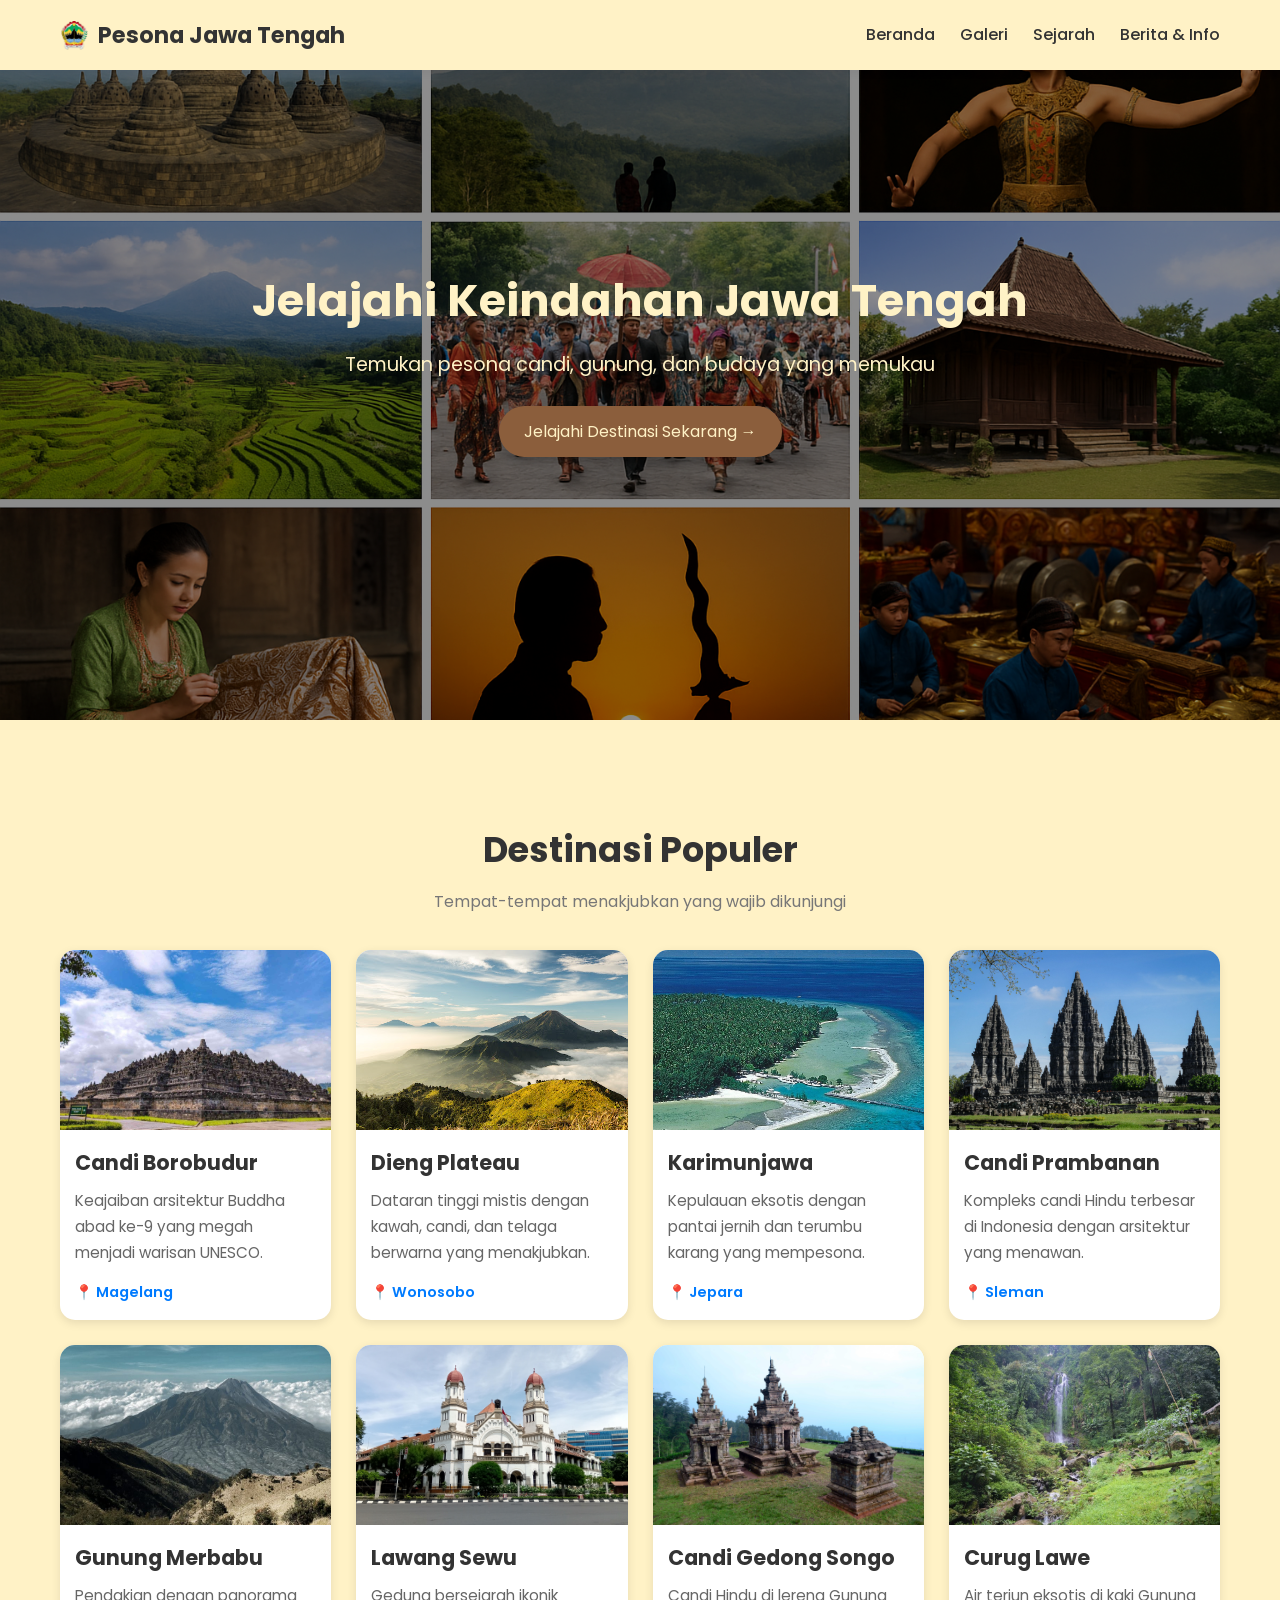
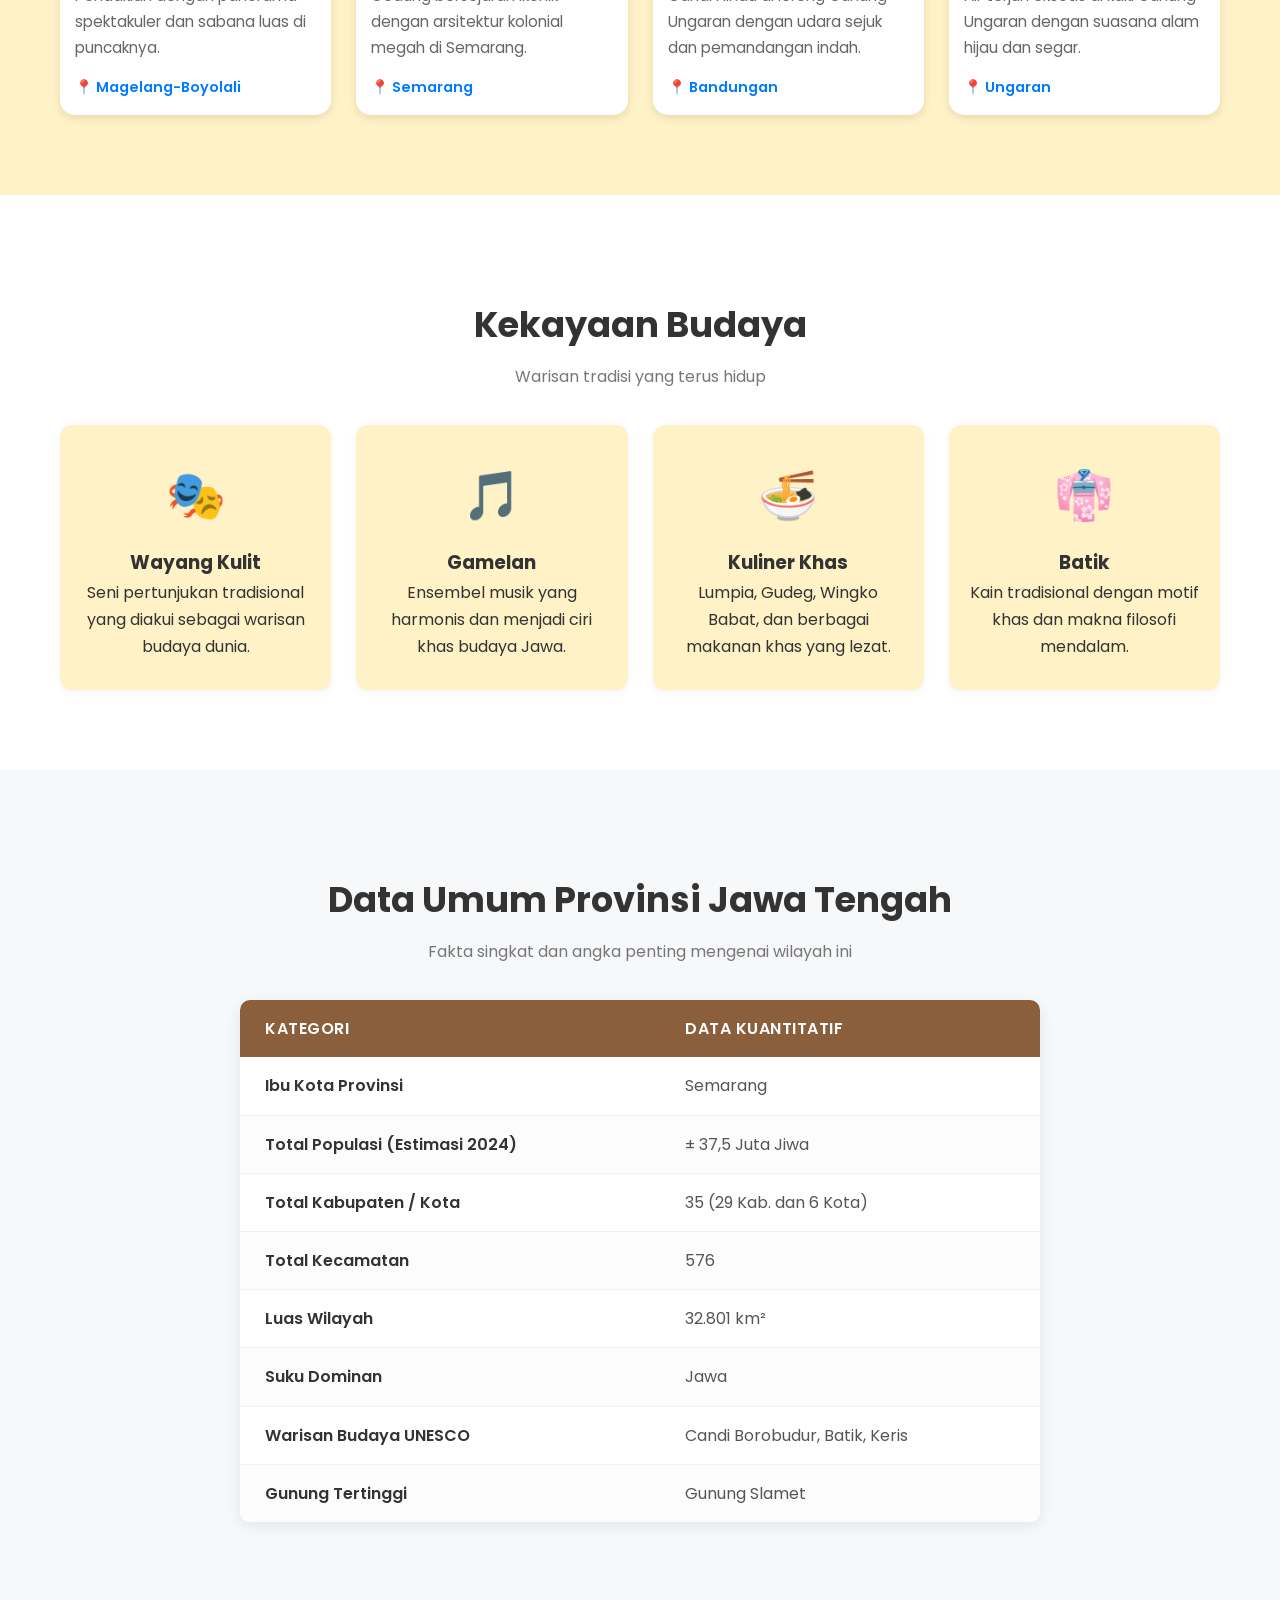
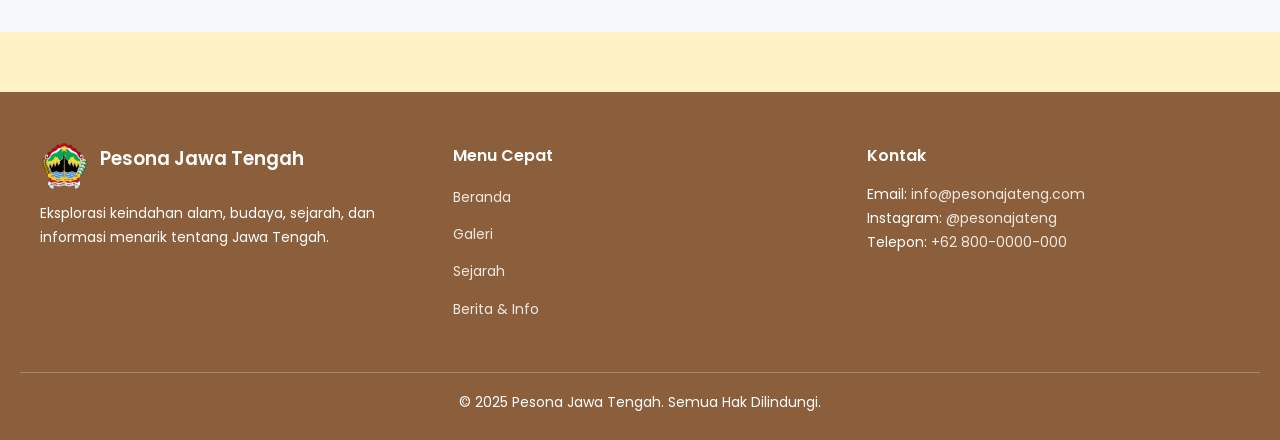
==== index.html @ 73801fa4 "Tugas Pemrograman Website" ====
<!DOCTYPE html>
<html lang="id">
<head>
    <meta charset="UTF-8">
    <meta name="viewport" content="width=device-width, initial-scale=1.0">
    <title>Pesona Jawa Tengah - Wisata & Budaya</title>
    <link rel="icon" type="favicon.png" href="image/logo/logojateng.png">
    <link href="https://fonts.googleapis.com/css2?family=Poppins:wght@400;600;700&display=swap" rel="stylesheet">
    <link rel="stylesheet" href="styles.css">
</head>
<body>
<nav class="navbar">
    <div class="container nav-container">
        
        <div class="logo-wrapper">
            <img src="image/logo/logojateng.png" alt="Wonderful Indonesia" class="logo-img">
            <a class="logo" href="#home">Pesona Jawa Tengah</a>
        </div>
        
        <ul class="nav-menu">
            <li class="dropdown">
                <a href="index.html">Beranda</a>
                <ul class="dropdown-content">
                    <li><a href="#destinations">Destinasi Populer</a></li>
                    <li><a href="#culture">Kekayaan Budaya</a></li>
                    <li><a href="#data-jawatengah">Data Umum</a></li> 
                </ul>
            </li>
            <li><a href="gallery.html">Galeri</a></li>
            <li><a href="sejarah.html">Sejarah</a></li>
            <li><a href="news.html">Berita & Info</a></li>
        </ul>
        
        <div class="hamburger">
            <span></span>
            <span></span>
            <span></span>
        </div>
        
    </div>
</nav>

<section id="home" class="hero">
    <div class="hero-content">
        <h1 class="hero-title">Jelajahi Keindahan Jawa Tengah</h1>
        <p class="hero-subtitle">Temukan pesona candi, gunung, dan budaya yang memukau</p>
        <a href="#destinations" class="btn-primary" id="destinasi-btn">Jelajahi Destinasi Sekarang →</a>
    </div>
</section>

<section id="destinations" class="destinations">
    <div class="container">
        <h2 class="section-title">Destinasi Populer</h2>
        <p class="section-subtitle">Tempat-tempat menakjubkan yang wajib dikunjungi</p>
        <div class="destination-grid">
            <a href="https://id.wikipedia.org/wiki/Candi_Borobudur" target="_blank" class="destination-card">
                <div class="card-image" style="background-image: url('image/destinasi/borobudur.jpeg');"></div>
                <div class="card-content">
                    <h3>Candi Borobudur</h3>
                    <p>Keajaiban arsitektur Buddha abad ke-9 yang megah menjadi warisan UNESCO.</p>
                    <span class="location">📍 Magelang</span>
                </div>
            </a>
            <a href="https://id.wikipedia.org/wiki/Dataran_Tinggi_Dieng" target="_blank" class="destination-card">
                <div class="card-image" style="background-image: url('image/destinasi/dieng.jpg');"></div>
                <div class="card-content">
                    <h3>Dieng Plateau</h3>
                    <p>Dataran tinggi mistis dengan kawah, candi, dan telaga berwarna yang menakjubkan.</p>
                    <span class="location">📍 Wonosobo</span>
                </div>
            </a>
            <a href="https://id.wikipedia.org/wiki/Kepulauan_Karimunjawa" target="_blank" class="destination-card">
                <div class="card-image" style="background-image: url('image/destinasi/karimunjawa.jpg');"></div>
                <div class="card-content">
                    <h3>Karimunjawa</h3>
                    <p>Kepulauan eksotis dengan pantai jernih dan terumbu karang yang mempesona.</p>
                    <span class="location">📍 Jepara</span>
                </div>
            </a>
            <a href="https://id.wikipedia.org/wiki/Candi_Prambanan" target="_blank" class="destination-card">
                <div class="card-image" style="background-image: url('image/destinasi/prambanan.jpg');"></div>
                <div class="card-content">
                    <h3>Candi Prambanan</h3>
                    <p>Kompleks candi Hindu terbesar di Indonesia dengan arsitektur yang menawan.</p>
                    <span class="location">📍 Sleman</span>
                </div>
            </a>
            <a href="https://id.wikipedia.org/wiki/Gunung_Merbabu" target="_blank" class="destination-card">
                <div class="card-image" style="background-image: url('image/destinasi/merbabu.jpeg');"></div>
                <div class="card-content">
                    <h3>Gunung Merbabu</h3>
                    <p>Pendakian dengan panorama spektakuler dan sabana luas di puncaknya.</p>
                    <span class="location">📍 Magelang-Boyolali</span>
                </div>
            </a>
            <a href="https://id.wikipedia.org/wiki/Lawang_Sewu" target="_blank" class="destination-card">
                <div class="card-image" style="background-image: url('image/destinasi/lawangsewu.jpg');"></div>
                <div class="card-content">
                    <h3>Lawang Sewu</h3>
                    <p>Gedung bersejarah ikonik dengan arsitektur kolonial megah di Semarang.</p>
                    <span class="location">📍 Semarang</span>
                </div>
            </a>
            <a href="https://id.wikipedia.org/wiki/Candi_Gedong_Songo" target="_blank" class="destination-card">
                <div class="card-image" style="background-image: url('image/destinasi/candigedongsongo.jpg');"></div>
                <div class="card-content">
                    <h3>Candi Gedong Songo</h3>
                    <p>Candi Hindu di lereng Gunung Ungaran dengan udara sejuk dan pemandangan indah.</p>
                    <span class="location">📍 Bandungan</span>
                </div>
            </a>
            <a href="https://id.wikipedia.org/wiki/Curug_Lawe" target="_blank" class="destination-card">
                <div class="card-image" style="background-image: url('image/destinasi/curuglawe.jpg');"></div>
                <div class="card-content">
                    <h3>Curug Lawe</h3>
                    <p>Air terjun eksotis di kaki Gunung Ungaran dengan suasana alam hijau dan segar.</p>
                    <span class="location">📍 Ungaran</span>
                </div>
            </a>
        </div>
    </div>
</section>

<section id="culture" class="culture">
    <div class="container">
        <h2 class="section-title">Kekayaan Budaya</h2>
        <p class="section-subtitle">Warisan tradisi yang terus hidup</p>
        <div class="culture-grid">
            <div class="culture-item">
                <div class="culture-icon">🎭</div>
                <h3>Wayang Kulit</h3>
                <p>Seni pertunjukan tradisional yang diakui sebagai warisan budaya dunia.</p>
            </div>
            <div class="culture-item">
                <div class="culture-icon">🎵</div>
                <h3>Gamelan</h3>
                <p>Ensembel musik yang harmonis dan menjadi ciri khas budaya Jawa.</p>
            </div>
            <div class="culture-item">
                <div class="culture-icon">🍜</div>
                <h3>Kuliner Khas</h3>
                <p>Lumpia, Gudeg, Wingko Babat, dan berbagai makanan khas yang lezat.</p>
            </div>
            <div class="culture-item">
                <div class="culture-icon">👘</div>
                <h3>Batik</h3>
                <p>Kain tradisional dengan motif khas dan makna filosofi mendalam.</p>
            </div>
        </div>
    </div>
</section>
<section id="data-jawatengah" class="history-section" style="background: #f7f8fa;"> 
    <div class="container">
        <h2 class="section-title">Data Umum Provinsi Jawa Tengah</h2>
        <p class="section-subtitle">Fakta singkat dan angka penting mengenai wilayah ini</p>
        <div class="table-responsive">
            <table class="data-table">
                <thead>
                    <tr>
                        <th>Kategori</th>
                        <th>Data Kuantitatif</th>
                    </tr>
                </thead>
                <tbody>
                    <tr><td>Ibu Kota Provinsi</td><td>Semarang</td></tr>
                    <tr><td>Total Populasi (Estimasi 2024)</td><td>± 37,5 Juta Jiwa</td></tr>
                    <tr><td>Total Kabupaten / Kota</td><td>35 (29 Kab. dan 6 Kota)</td></tr>
                    <tr><td>Total Kecamatan</td><td>576</td></tr>
                    <tr><td>Luas Wilayah</td><td>32.801 km²</td></tr>
                    <tr><td>Suku Dominan</td><td>Jawa</td></tr>
                    <tr><td>Warisan Budaya UNESCO</td><td>Candi Borobudur, Batik, Keris</td></tr>
                    <tr><td>Gunung Tertinggi</td><td>Gunung Slamet</td></tr>
                </tbody>
            </table>
        </div>
    </div>
</section>

<footer class="footer">
    <div class="footer-container">

        <div class="footer-brand">
            <div class="footer-logo">
                <img src="image/logo/logojateng.png" alt="Pesona Jawa Tengah">
                <h3>Pesona Jawa Tengah</h3>
            </div>
            <p>Eksplorasi keindahan alam, budaya, sejarah, dan informasi menarik tentang Jawa Tengah.</p>
        </div>

        <div class="footer-links">
            <h4>Menu Cepat</h4>
            <ul>
                <li><a href="index.html">Beranda</a></li>
                <li><a href="gallery.html">Galeri</a></li>
                <li><a href="sejarah.html">Sejarah</a></li>
                <li><a href="news.html">Berita & Info</a></li>
            </ul>
        </div>

        <div class="footer-contact">
            <h4>Kontak</h4>
            <p>Email: <a href="mailto:info@pesonajateng.com">info@pesonajateng.com</a></p>
            <p>Instagram: <a href="https://instagram.com" target="_blank">@pesonajateng</a></p>
            <p>Telepon: <a href="tel:+62800000000">+62 800-0000-000</a></p>
        </div>

    </div>

    <div class="footer-bottom">
        <p>&copy; 2025 Pesona Jawa Tengah. Semua Hak Dilindungi.</p>
    </div>
</footer>

<button id="scrollTopBtn" title="Kembali ke Atas">↑</button> 

<script src="script.js"></script>
</body>
</html>
---- styles.css ----
* {
    margin: 0;
    padding: 0;
    box-sizing: border-box;
}

body {
    font-family: 'Poppins', sans-serif;
    background: #FFF2C6;
    color: #333;
    line-height: 1.7;
}

.container {
    max-width: 1200px;
    margin: auto;
    padding: 0 20px;
}

.section-title {
    text-align: center;
    font-size: 2.2rem;
    font-weight: 700;
    margin: 20px 0 8px;
}

.section-subtitle {
    text-align: center;
    font-size: 1rem;
    color: #777;
    margin-bottom: 35px;
}

/* =========================================== */
/* NAVBAR & HAMBURGER STYLES                   */
/* =========================================== */

.navbar {
    width: 100%;
    position: fixed;
    top: 0;
    left: 0;
    background: #FFF2C6;
    box-shadow: 0 2px 10px rgba(0,0,0,0.05);
    z-index: 1000;
}

.nav-container {
    display: flex;
    justify-content: space-between;
    align-items: center;
    height: 70px;
}

.logo-wrapper {
    display: flex;
    align-items: center;
    gap: 10px;
}

.logo-img {
    height: 30px;
    width: auto;
    object-fit: contain;
}

.logo {
    font-size: 1.4rem;
    font-weight: 700;
    color: #333;
    text-decoration: none;
    line-height: 1;
}

.nav-menu {
    display: flex;
    gap: 25px;
    transition: all 0.3s ease; 
}

.nav-menu li {
    list-style: none;
}

.nav-menu a {
    text-decoration: none;
    font-size: 1rem;
    color: #333;
    font-weight: 500;
    transition: 0.2s;
}

.nav-menu a:hover {
    color: #B87C4C;
}

/* HAMBURGER DEFAULT (Hidden on Desktop) */
.hamburger {
    display: none; 
    cursor: pointer;
    flex-direction: column;
    justify-content: center;
    align-items: center;
    gap: 5px;
    height: 70px; 
}

.hamburger span {
    width: 28px;
    height: 3px;
    background: #333;
    border-radius: 3px;
    transition: all 0.3s ease; 
}

/* GAYA HAMBURGER AKTIF (Animasi X) */
.hamburger.active span:nth-child(1) {
    transform: translateY(8px) rotate(45deg); 
}

.hamburger.active span:nth-child(2) {
    opacity: 0; 
}

.hamburger.active span:nth-child(3) {
    transform: translateY(-8px) rotate(-45deg); 
}

/* DROPDOWN MENU DESKTOP */
.dropdown {
    position: relative;
    display: inline-block;
}

.dropdown-content {
    display: none;
    position: absolute;
    top: 100%;
    left: -10px;
    background-color: #FFF2C6;
    min-width: 200px;
    box-shadow: 0 4px 12px rgba(0, 0, 0, 0.1);
    z-index: 20;
    list-style: none;
    padding: 5px 0;
    margin-top: 0;
    border-radius: 6px;
    border-left: 3px solid #8b5e3c; 
}

.dropdown-content li {
    padding: 0;
    margin: 0;
}

.dropdown-content a {
    color: #333; 
    padding: 10px 18px;
    text-decoration: none;
    display: block;
    text-align: left;
    font-size: 0.95rem; 
    font-weight: 400;
    transition: 0.2s;
}

.dropdown-content a:hover {
    background-color: #f5f5f5;
    color: #8b5e3c; 
}

.dropdown:hover .dropdown-content {
    display: block;
}

/* =========================================== */
/* HERO & SUBPAGE HERO                         */
/* =========================================== */
.hero {
    height: 80vh;
    background: url('image/backround/backround.png') center/cover no-repeat;
    display: flex;
    align-items: center;
    justify-content: center;
    text-align: center;
    padding: 80px 20px;
    position: relative;
}

.hero-subpage {
    height: 40vh; 
    background-size: cover;
    background-position: center;
    background-repeat: no-repeat;
    display: flex;
    align-items: center;
    justify-content: center;
    text-align: center;
    position: relative;
    padding: 20px;
    padding-top: 70px; 
}

.hero::after,
.hero-subpage::after { 
    content:"";
    position: absolute;
    top:0; left:0;
    width: 100%; height: 100%;
    background: rgba(0,0,0,0.45);
}

.hero-content {
    position: relative;
    color: #FFF2C6;
    z-index: 10;
}

.hero-title {
    font-size: 2.8rem;
    font-weight: 700;
    margin-bottom: 10px;
}

.hero-subtitle {
    font-size: 1.2rem;
    margin-bottom: 25px;
}

.btn-primary {
    display: inline-block;
    background: #8b5e3c; 
    color: #FFF2C6;
    padding: 12px 25px;
    font-size: 1rem;
    border-radius: 30px;
    text-decoration: none;
    transition: 0.3s;
    box-shadow: 0 4px 10px rgba(0, 0, 0, 0.2); 
    border: none;
    cursor: pointer;
}

.btn-primary:hover {
    background: #63452c;
    box-shadow: 0 6px 15px rgba(0, 0, 0, 0.3);
}

/* =========================================== */
/* DESTINASI & BUDAYA                          */
/* =========================================== */
.destinations {
    padding: 80px 0;
}

.destination-grid {
    display: grid;
    grid-template-columns: repeat(auto-fit, minmax(270px, 1fr));
    gap: 25px;
}

.destination-card {
    background: #fff;
    border-radius: 15px;
    overflow: hidden;
    box-shadow: 0 3px 10px rgba(0,0,0,0.1);
    text-decoration: none;
    color: inherit;
    transition: transform 0.3s, box-shadow 0.3s;
}

.destination-card:hover {
    transform: translateY(-5px);
    box-shadow: 0 6px 15px rgba(0,0,0,0.15);
}

.card-image {
    height: 180px;
    background-size: cover;
    background-position: center;
}

.card-content {
    padding: 15px;
}

.card-content h3 {
    font-size: 1.3rem;
    margin-bottom: 8px;
}

.card-content p {
    font-size: 0.95rem;
    color: #666;
    margin-bottom: 12px;
}

.location {
    font-size: 0.9rem;
    color: #007bff;
    font-weight: 600;
}

.culture {
    padding: 80px 0;
    background: #fff;
}

.culture-grid {
    display: grid;
    grid-template-columns: repeat(auto-fit, minmax(220px, 1fr));
    gap: 25px;
}

.culture-item {
    text-align: center;
    background: #FFF2C6;
    padding: 30px 20px;
    border-radius: 12px;
    box-shadow: 0 2px 8px rgba(0,0,0,0.05);
}

.culture-icon {
    font-size: 3rem;
    margin-bottom: 10px;
}

/* =========================================== */
/* GALERI (Grid & Modal - gallery.html)        */
/* =========================================== */
.gallery {
    padding: 80px 0;
    padding-top: 110px; 
}

.gallery-grid {
    display: grid;
    grid-template-columns: repeat(auto-fit, minmax(250px, 1fr)); 
    gap: 20px;
    margin-top: 30px;
    padding-bottom: 50px; 
}

.gallery-item {
    width: 100%;
    height: 250px; 
    object-fit: cover; 
    border-radius: 10px; 
    box-shadow: 0 4px 10px rgba(0, 0, 0, 0.1);
    cursor: pointer; 
    transition: transform 0.3s ease, box-shadow 0.3s ease;
}

.gallery-item:hover {
    transform: scale(1.05); 
    box-shadow: 0 8px 15px rgba(0, 0, 0, 0.2);
    filter: brightness(1.1); 
}

/* MODAL POP-UP STYLES */
.modal {
    display: none; 
    position: fixed; 
    z-index: 2000; 
    left: 0;
    top: 0;
    width: 100%; 
    height: 100%;
    overflow: auto; 
    background-color: rgba(0, 0, 0, 0.85); 
    padding-top: 60px; 
    backdrop-filter: blur(2px); 
}

.modal-content {
    background-color: #fff; 
    margin: 5% auto; 
    padding: 30px;
    border-radius: 12px;
    width: 90%; 
    max-width: 750px; 
    box-shadow: 0 10px 30px rgba(0, 0, 0, 0.5);
    position: relative;
    animation: slideIn 0.4s ease-out; 
}

.modal-content img {
    width: 100%;
    max-height: 450px;
    object-fit: contain; 
    border-radius: 8px;
    margin-bottom: 20px;
    background: #f0f0f0; 
    padding: 5px;
}

.modal-content h3 {
    color: #8b5e3c; 
    margin-top: 0;
    font-size: 1.8rem;
    padding-bottom: 10px;
}

.modal-content p {
    color: #444;
    line-height: 1.7;
    text-align: justify;
    font-size: 1rem;
}

.close-btn {
    color: #555;
    float: right;
    font-size: 40px;
    font-weight: 300;
    position: absolute;
    top: 10px;
    right: 25px;
    cursor: pointer;
    transition: color 0.3s, transform 0.3s;
    line-height: 1;
}

.close-btn:hover,
.close-btn:focus {
    color: #ff5722; 
    transform: rotate(90deg);
}

@keyframes slideIn {
    from {
        opacity: 0;
        transform: translateY(-50px);
    }
    to {
        opacity: 1;
        transform: translateY(0);
    }
}

/* =========================================== */
/* VIDEO & AUDIO SECTION (KODE YANG HILANG)    */
/* =========================================== */
.video-section {
    width: 100%;
    padding: 80px 0;
    background: #FFF2C6;
    text-align: center;
    display: flex;
    flex-direction: column;
    align-items: center;
}

.video-wrapper {
    position: relative;
    width: 100%;
    max-width: 800px;
    aspect-ratio: 16 / 9;
    margin: 40px auto;
    overflow: hidden;
    border-radius: 18px;
    box-shadow: 0 8px 25px rgba(0, 0, 0, 0.18);
}

.video-wrapper video,
.video-wrapper iframe {
    position: absolute;
    top: 0;
    left: 0;
    width: 100%;
    height: 100%;
    border: none;
    object-fit: cover;
    border-radius: 18px;
}

.video-content-description {
    max-width: 800px;
    margin: 0 auto 50px auto;
    padding: 0 20px;
}
.video-content-description p {
    font-size: 1rem;
    color: #555;
    text-align: justify; /* Tambahan agar deskripsi terlihat rapi */
}

.audio-divider {
    border: none;
    height: 6px;
    background-color: #8b5e3c;
    width: 100%;
    margin: 50px 0 30px;
    border-radius: 4px;
}

.audio-container {
    text-align: center;
    margin-bottom: 40px;
}

.audio-container h3 {
    font-size: 1.4rem;
    color: #8b5e3c;
    margin-bottom: 15px;
    font-weight: 600;
    font-family: "Poppins", sans-serif;
}

.audio-container audio {
    width: 100%;
    max-width: 500px;
    border-radius: 8px;
}
/* =========================================== */
/* AKHIR KODE YANG HILANG                      */
/* =========================================== */


/* =========================================== */
/* SEJARAH (Timeline - sejarah.html)           */
/* =========================================== */

.history-section {
    padding: 80px 0;
    background: #FFF2C6;
}

.history-timeline {
    position: relative;
    max-width: 900px;
    margin: 50px auto;
    padding: 20px 0;
}

.history-timeline::after {
    content: '';
    position: absolute;
    width: 4px;
    background-color: #8b5e3c; 
    top: 0;
    bottom: 0;
    left: 50%;
    margin-left: -2px;
    z-index: 1;
}

.timeline-item {
    padding: 20px 40px;
    position: relative;
    background-color: inherit;
    width: 50%;
    z-index: 2;
}

.timeline-item::after {
    content: '';
    position: absolute;
    width: 25px;
    height: 25px;
    right: -17px;
    background-color: #fff; 
    border: 4px solid #8b5e3c; 
    top: 15px;
    border-radius: 50%;
    z-index: 3;
}

.timeline-item:nth-child(odd) {
    left: 0;
    text-align: right;
}

.timeline-item:nth-child(even) {
    left: 50%;
    text-align: left;
}

.timeline-item:nth-child(odd)::before {
    content: " ";
    height: 0;
    position: absolute;
    top: 22px;
    width: 0;
    z-index: 1;
    right: 30px;
    border: medium solid transparent;
    border-width: 10px 0 10px 10px;
    border-color: transparent transparent transparent #fefefe; /* Warna Background (Kertas/Putih) */
}

.timeline-item:nth-child(even)::before {
    content: " ";
    height: 0;
    position: absolute;
    top: 22px;
    width: 0;
    z-index: 1;
    left: 30px;
    border: medium solid transparent;
    border-width: 10px 10px 10px 0;
    border-color: transparent #fefefe transparent transparent; /* Warna Background (Kertas/Putih) */
}

.timeline-item:nth-child(odd)::after {
    left: auto;
    right: -17px;
}

.timeline-item:nth-child(even)::after {
    left: -17px;
    right: auto;
}

.timeline-item h3 {
    font-size: 1.5rem;
    color: #333;
    margin-bottom: 10px;
}

.timeline-item p {
    font-size: 0.95rem;
    color: #555;
    line-height: 1.6;
}

.timeline-image {
    width: 100%;
    max-height: 250px;
    object-fit: cover;
    border-radius: 10px;
    margin-top: 15px;
    box-shadow: 0 4px 10px rgba(0,0,0,0.1);
}

/* =========================================== */
/* BERITA & KONTAK (news.html)                 */
/* =========================================== */

.news-grid {
    display: grid;
    grid-template-columns: repeat(auto-fit, minmax(300px, 1fr));
    gap: 30px;
    margin-top: 30px;
    padding-bottom: 50px;
}

.news-card {
    background: #fff;
    border-radius: 10px;
    overflow: hidden;
    box-shadow: 0 4px 15px rgba(0,0,0,0.08); 
    transition: transform 0.3s ease;
}

.news-card:hover {
    transform: translateY(-5px);
    box-shadow: 0 8px 20px rgba(0,0,0,0.15); 
}

.news-image {
    width: 100%;
    height: 200px;
    object-fit: cover;
}

.news-content {
    padding: 20px;
}

.news-date {
    display: block;
    font-size: 0.85rem;
    color: #8b5e3c; 
    font-weight: 600;
    margin-bottom: 5px;
}

.news-content h4 {
    font-size: 1.3rem;
    color: #333;
    margin-bottom: 10px;
}

.news-content p {
    font-size: 0.95rem;
    color: #555;
    margin-bottom: 15px;
}

.read-more {
    color: #8b5e3c;
    text-decoration: none;
    font-weight: 600;
    font-size: 0.9rem;
    display: inline-block;
    transition: color 0.3s;
}

.read-more:hover {
    color: #63452c;
}

.map-embed-wrapper {
    width: 100%;
}

.map-embed-wrapper iframe {
    height: 100%;
    min-height: 400px;
    width: 100%;
    border: none !important;
    border-radius: 8px;
    box-shadow: 0 4px 8px rgba(0, 0, 0, 0.1);
}

.contact-info-wrapper {
    background: #8b5e3c;
    color: white;
    padding: 30px;
    border-radius: 12px;
    box-shadow: 0 4px 15px rgba(0,0,0,0.15);
}

.contact-info-wrapper h3 {
    color: #FFF2C6;
    margin-bottom: 20px;
    font-size: 1.6rem;
}

.contact-form-wrapper {
    background: #fff;
    padding: 30px;
    border-radius: 12px;
    box-shadow: 0 4px 15px rgba(0, 0, 0, 0.08);
}

.contact-form-wrapper h3 {
    color: #8b5e3c;
    margin-bottom: 20px;
    font-size: 1.6rem;
}

.contact-grid {
    display: grid;
    grid-template-columns: 1.5fr 1fr;
    gap: 40px;
    padding-top: 20px;
}

.contact-form input[type="text"],
.contact-form input[type="email"],
.contact-form textarea {
    width: 100%;
    padding: 12px;
    margin-bottom: 15px;
    border: 1px solid #ddd;
    border-radius: 8px;
    font-family: 'Poppins', sans-serif;
    font-size: 1rem;
    box-sizing: border-box;
    transition: border-color 0.3s;
}

.contact-form input:focus,
.contact-form textarea:focus {
    border-color: #B87C4C;
    outline: none;
    box-shadow: 0 0 5px rgba(184, 124, 76, 0.5);
}

.contact-form textarea {
    resize: vertical;
}

.contact-form .btn-primary {
    width: 100%;
    text-align: center;
    border: none;
    cursor: pointer;
    margin-top: 10px;
}

/* =========================================== */
/* DATA TABLE                                  */
/* =========================================== */
.data-table {
    width: 100%;
    border-collapse: collapse;
    margin: 30px auto;
    max-width: 800px;
    box-shadow: 0 4px 15px rgba(0, 0, 0, 0.08);
    border-radius: 10px;
    overflow: hidden;
    background: #fff;
}

.data-table th,
.data-table td {
    padding: 15px 25px;
    text-align: left;
    font-size: 1rem;
}

.data-table th {
    background-color: #8b5e3c;
    color: white;
    font-weight: 600;
    text-transform: uppercase;
    letter-spacing: 0.5px;
}

.data-table td {
    border-bottom: 1px solid #f0f0f0;
    color: #555;
}

.data-table tbody tr td:first-child {
    font-weight: 600;
    color: #333;
}

.data-table tbody tr:nth-child(even) {
    background-color: #fcfcfc;
}

.data-table tbody tr:last-child td {
    border-bottom: none;
}

/* =========================================== */
/* FOOTER                                      */
/* =========================================== */
.footer {
    background: #8b5e3c;
    color: #fff;
    padding: 50px 20px 25px;
    margin-top: 60px;
}

.footer-container {
    max-width: 1200px;
    margin: auto;
    display: grid;
    grid-template-columns: repeat(auto-fit, minmax(250px, 1fr));
    gap: 40px;
}

.footer-logo {
    display: flex;
    align-items: center;
    gap: 12px;
    margin-bottom: 12px;
}

.footer-logo img {
    width: 48px;
    height: 48px;
}

.footer h3,
.footer h4 {
    margin-bottom: 14px;
    font-weight: 600;
}

.footer p,
.footer a {
    font-size: 14px;
    line-height: 1.7;
}

.footer a {
    color: #f0e8df;
    text-decoration: none;
    transition: 0.2s ease;
}

.footer a:hover {
    color: #ffd8a8;
}

.footer-links ul {
    list-style: none;
    padding: 0;
    margin: 0;
}

.footer-links li {
    margin-bottom: 10px;
}

.footer-bottom {
    margin-top: 40px;
    padding-top: 18px;
    text-align: center;
    font-size: 14px;
    border-top: 1px solid rgba(255, 255, 255, 0.25);
}


/* =========================================== */
/* SCROLL TO TOP BUTTON                        */
/* =========================================== */
#scrollTopBtn {
    display: none; 
    position: fixed;
    bottom: 25px; 
    right: 25px; 
    z-index: 999; 
    width: 50px;
    height: 50px;
    background-color: rgb(0, 0, 0); 
    color: rgb(255, 255, 255);
    border: none;
    border-radius: 50%; 
    outline: none;
    cursor: pointer;
    padding: 0;
    font-size: 1.5rem;
    line-height: 50px;
    text-align: center;
    box-shadow: 0 4px 12px rgba(0, 0, 0, 0.2);
    transition: opacity 0.3s, transform 0.3s;
}

#scrollTopBtn:hover {
    background-color: #ffffff;
    color: rgb(0, 0, 0);
    transform: scale(1.05);
}


/* ========================================================= */
/* MEDIA QUERIES RESPONSIVE (MOBILE)                         */
/* ========================================================= */

/* Tablet & Mobile Dropdown adjustment */
@media (max-width: 992px) {
    .dropdown-content {
        position: static; 
        width: 100%;
        box-shadow: none;
        border-left: none;
        padding-left: 15px; 
        background-color: transparent;
    }
    
    .dropdown-content a {
        padding: 5px 0;
        font-size: 1rem;
        font-weight: 500;
        border-bottom: 1px dashed #eee;
    }
    
    .dropdown-content li:last-child a {
        border-bottom: none;
    }
}

/* Mobile Specific Styles */
@media (max-width: 768px) {
    
    /* 1. Hamburger Menu (Tampilkan) */
    .hamburger {
        display: flex; 
        z-index: 1001; 
    }

    /* 2. Menu Navigasi (Mobile Slide-out) */
    .nav-menu {
        position: fixed;
        top: 70px; 
        right: -100%; /* Tersembunyi */
        width: 70%; 
        max-width: 300px;
        height: 100vh;
        background: #FFF2C6; 
        flex-direction: column;
        padding: 40px 20px;
        gap: 20px;
        transition: right 0.4s ease-out;
        box-shadow: -4px 0 10px rgba(0,0,0,0.1);
    }
    
    .nav-menu.active {
        right: 0; /* Tampil */
    }

    /* 3. Penyesuaian Logo */
    .logo-img {
        height: 25px; 
    }

    .logo {
        font-size: 1.2rem;
    }
    
    /* 4. Item Galeri & Modal */
    .modal-content {
        margin: 10% auto;
        padding: 20px;
    }

    .modal-content h3 {
        font-size: 1.5rem;
    }

    .close-btn {
        font-size: 30px;
        right: 15px;
    }

    .gallery-grid {
        grid-template-columns: repeat(auto-fit, minmax(150px, 1fr));
        gap: 15px;
    }

    .gallery-item {
        height: 150px;
    }
    
    /* 5. Scroll to Top Button (Mobile Size) */
    #scrollTopBtn {
        width: 40px;
        height: 40px;
        font-size: 1.2rem;
        bottom: 15px;
        right: 15px;
        line-height: 40px;
    }

    /* 6. Contact/News Grid (Mobile) */
    .contact-grid,
    .news-grid {
        grid-template-columns: 1fr;
        gap: 20px;
    }
    
    /* 7. Video Wrapper */
    .video-wrapper {
        max-width: 100%;
        margin: 20px auto;
        border-radius: 12px;
    }

    /* 8. History/Timeline */
    .history-timeline::after {
        left: 31px;
    }

    .timeline-item {
        width: 100%;
        padding-left: 70px;
        padding-right: 25px;
        text-align: left;
    }

    .timeline-item:nth-child(even) {
        left: 0%;
    }
    
    .hero-subpage {
        height: 35vh;
        padding-top: 200px; 
        padding-bottom: 140px;
    }

    .hero-subpage .hero-title {
        font-size: 2rem;
    }

    .map-embed-wrapper iframe {
        min-height: 250px; 
    }
}
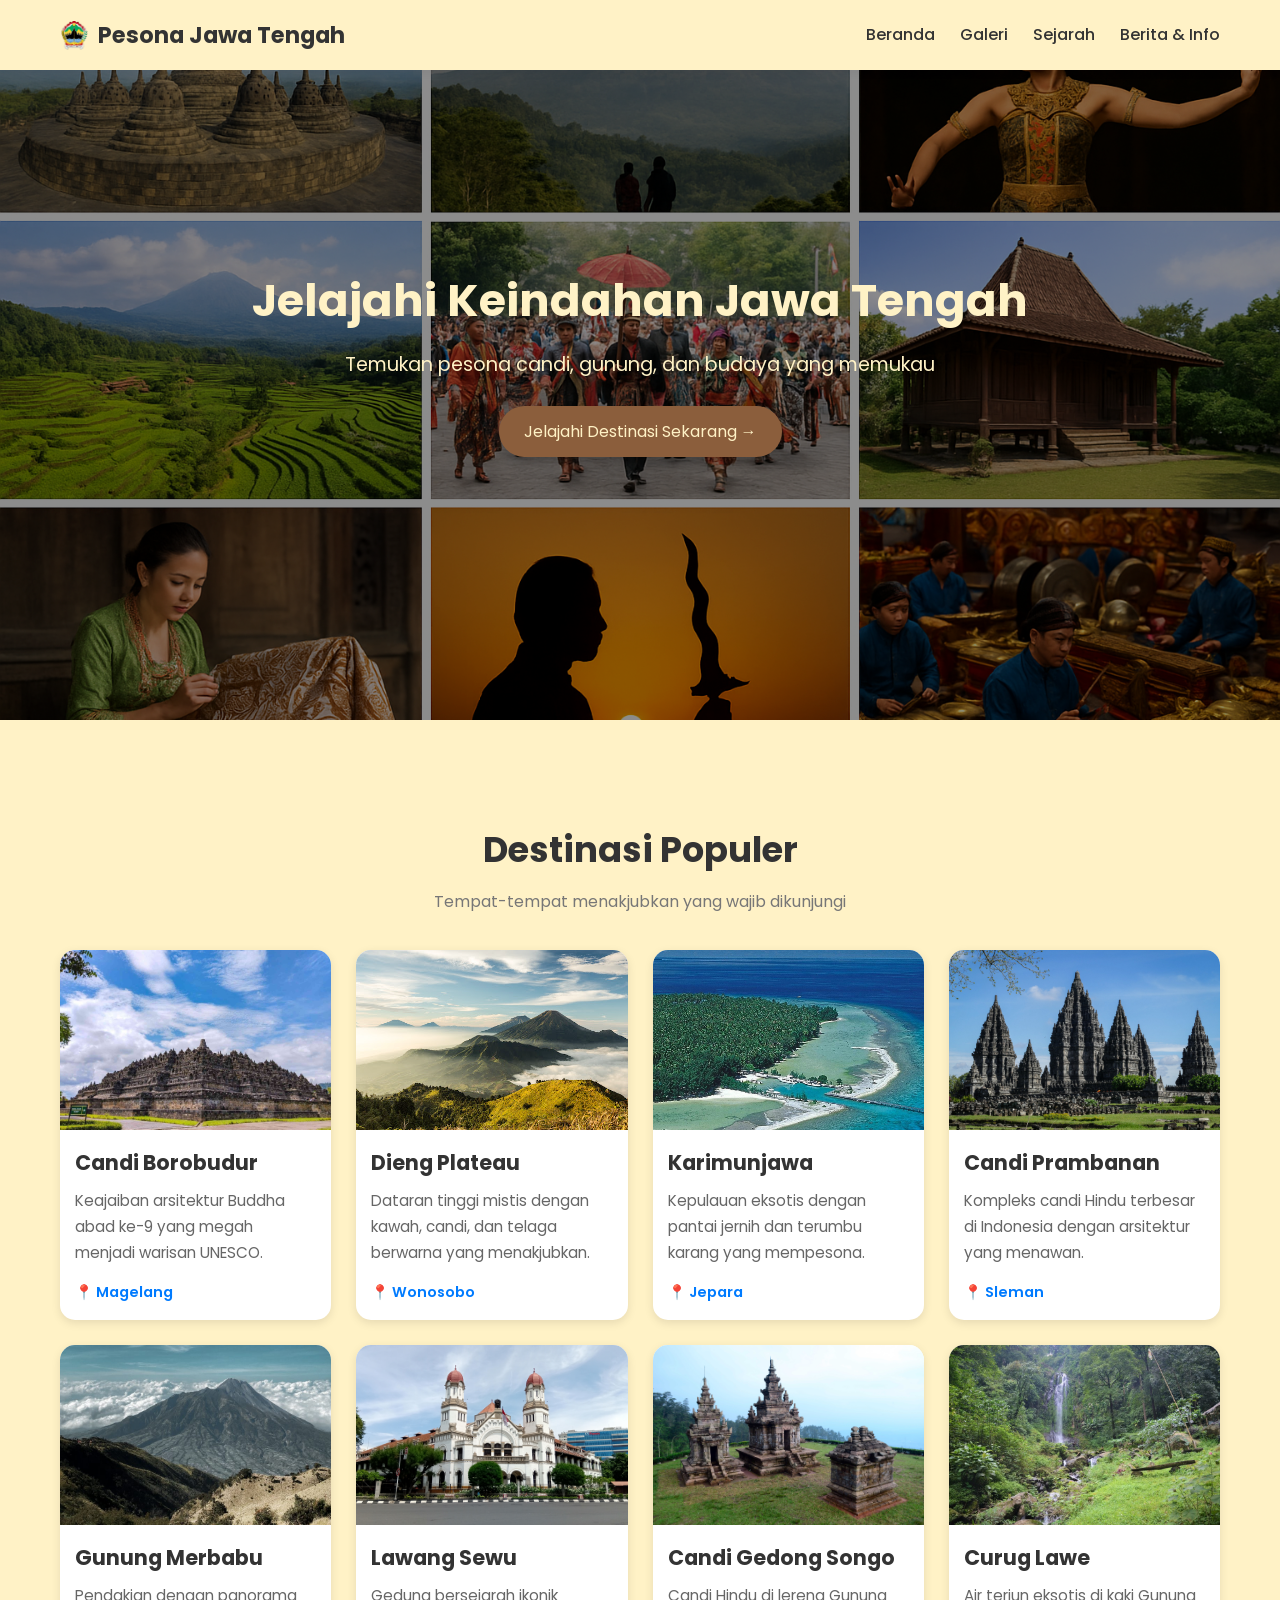
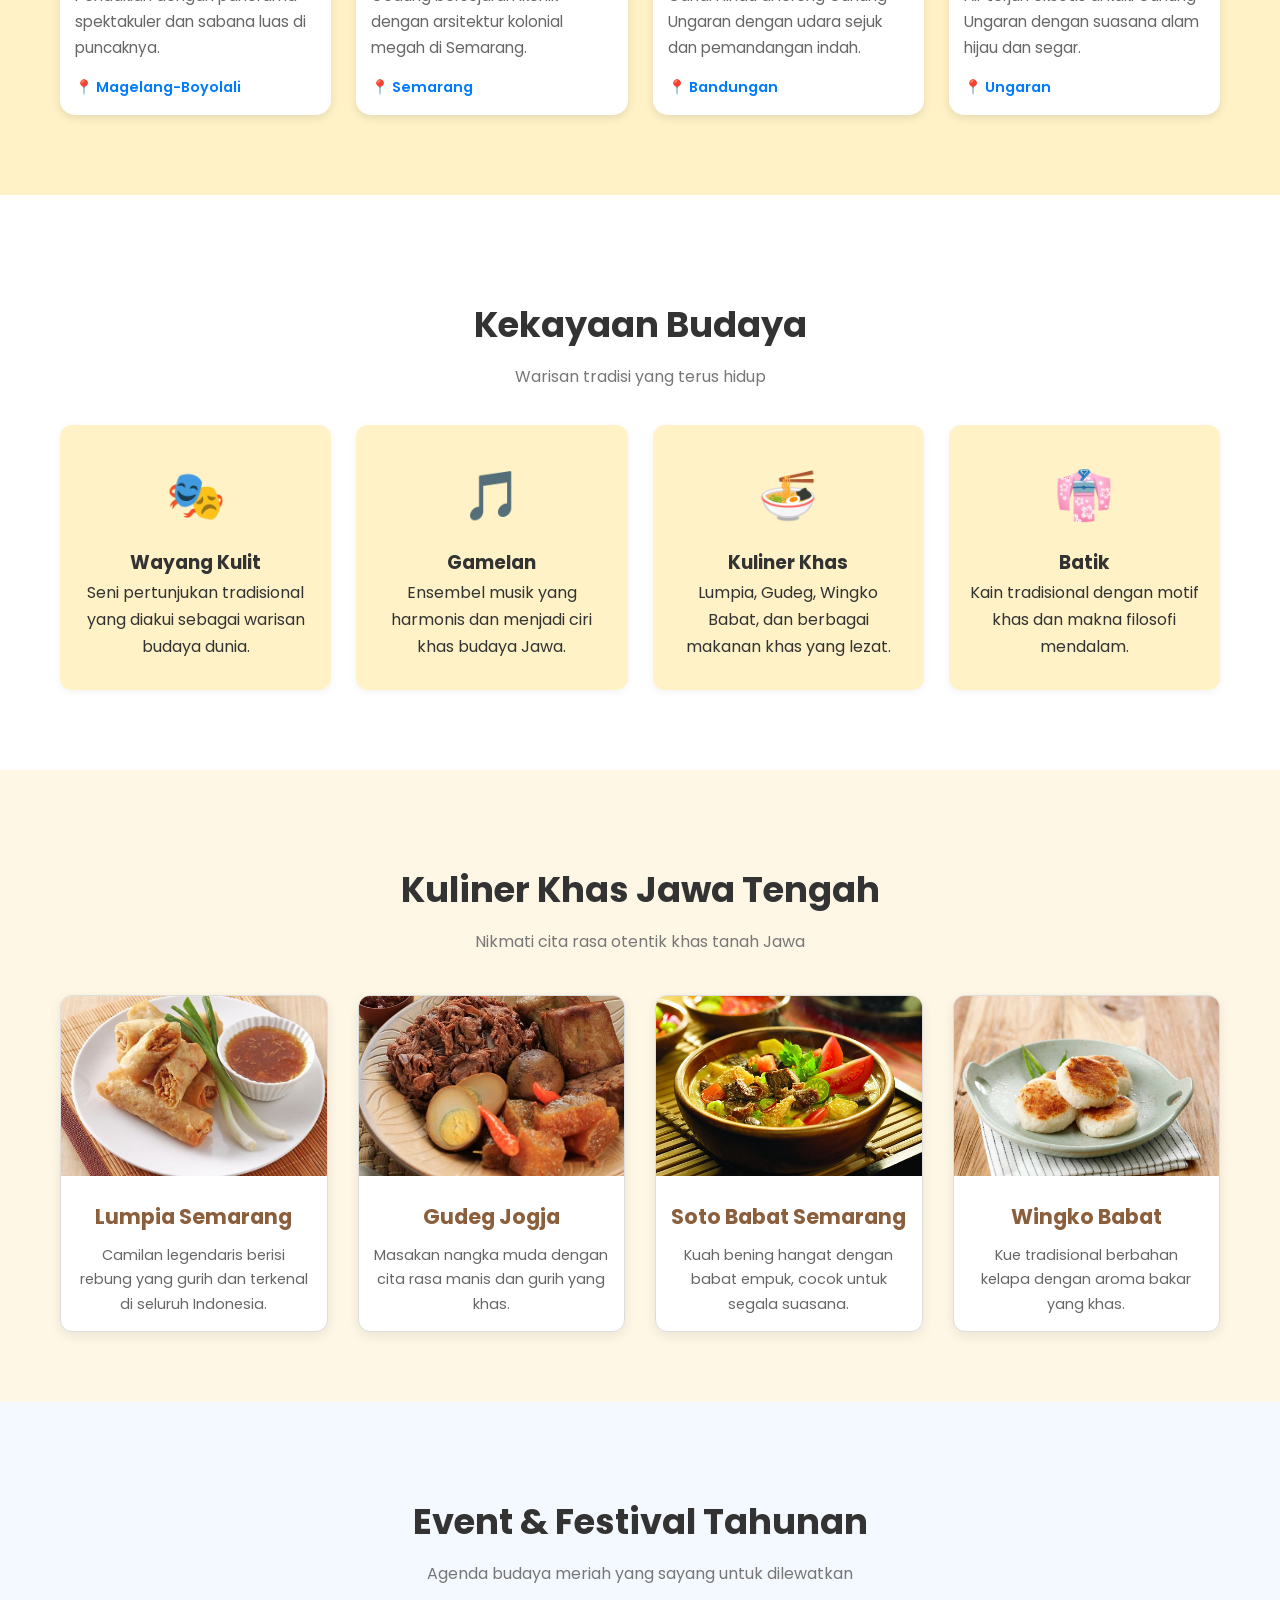
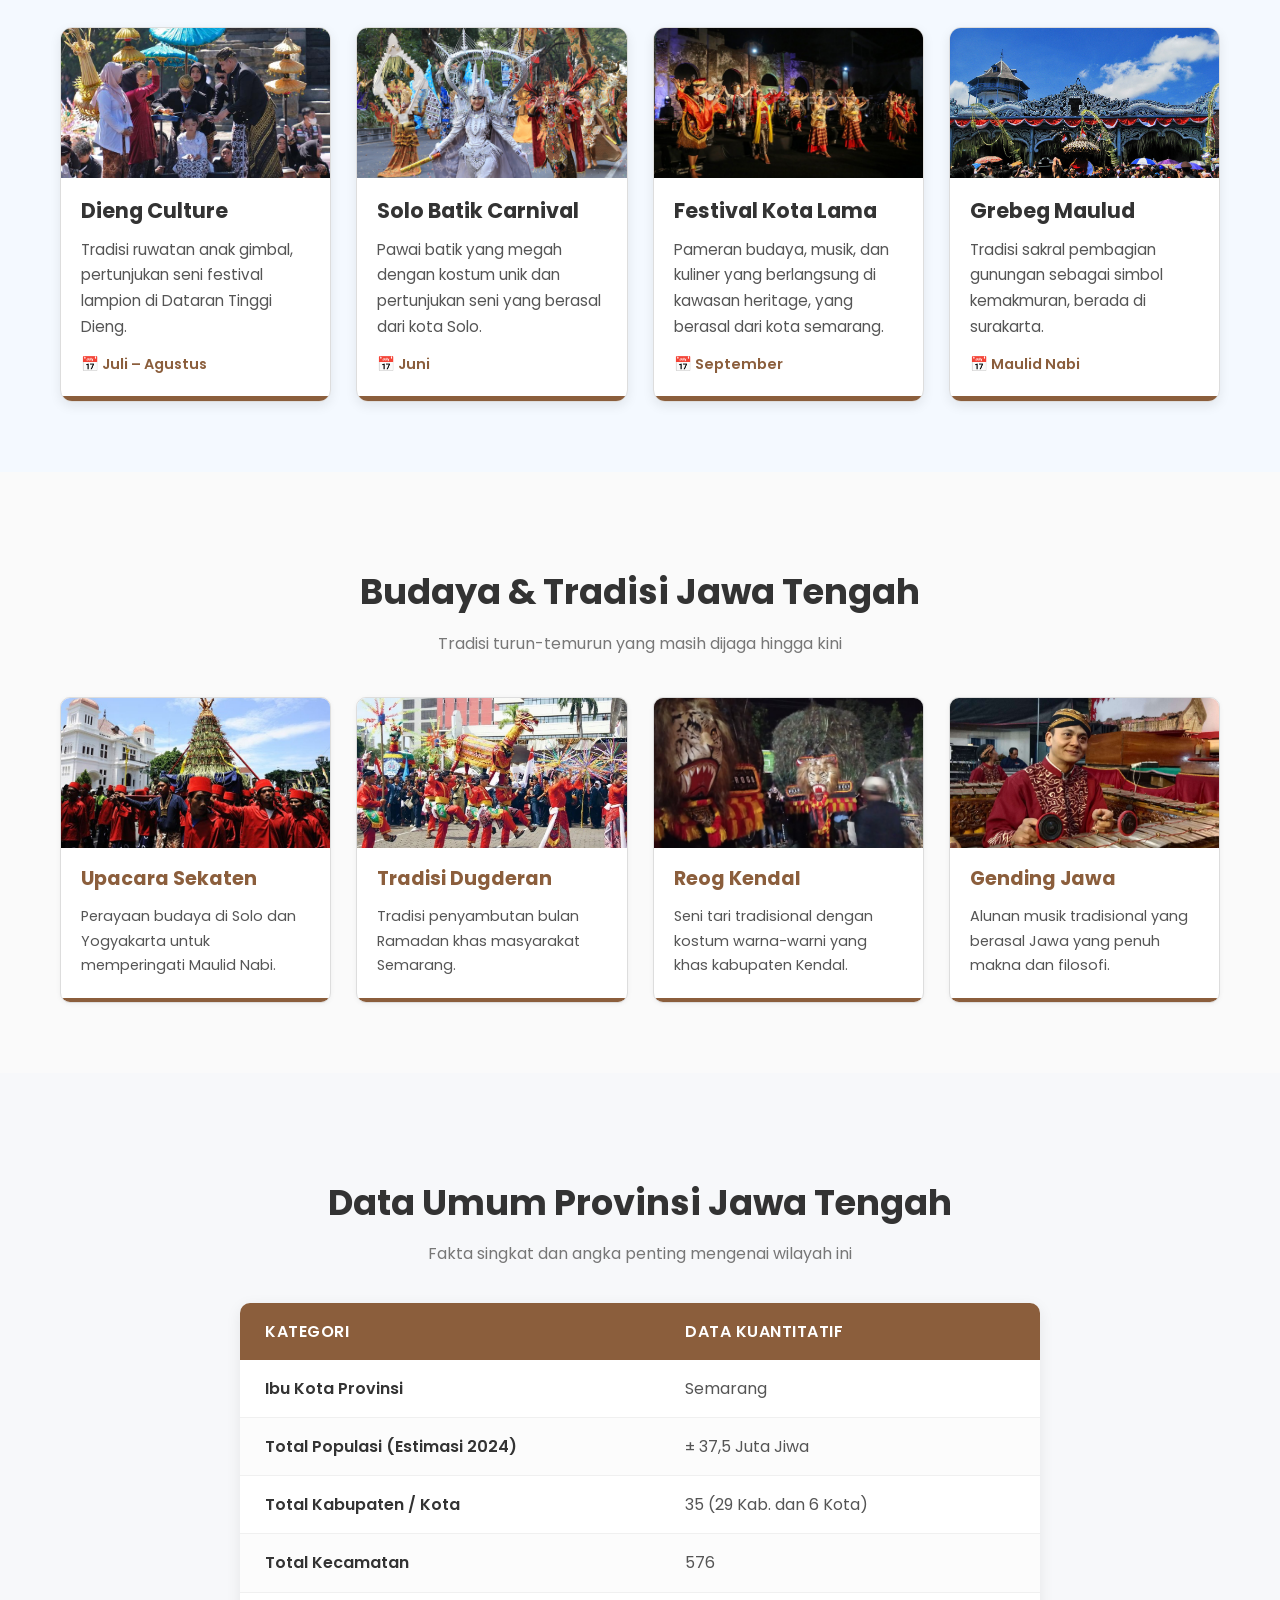
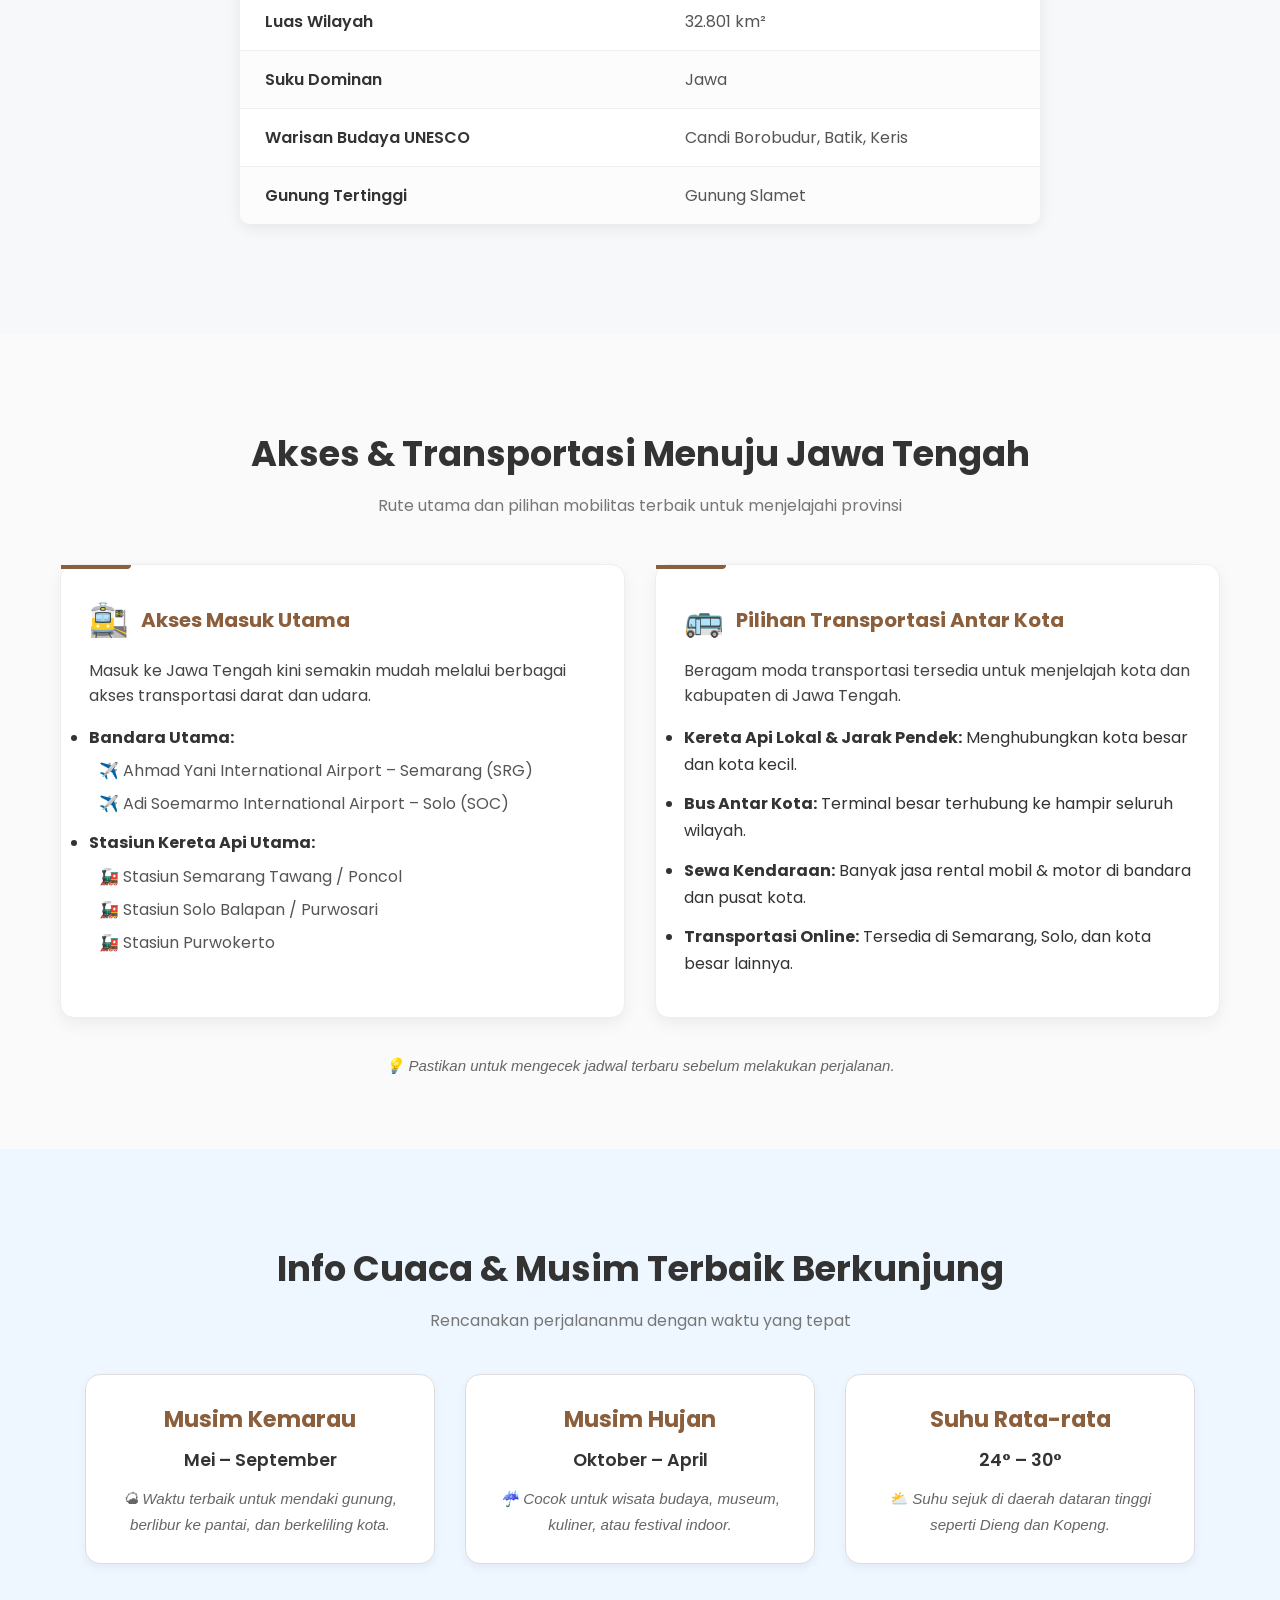
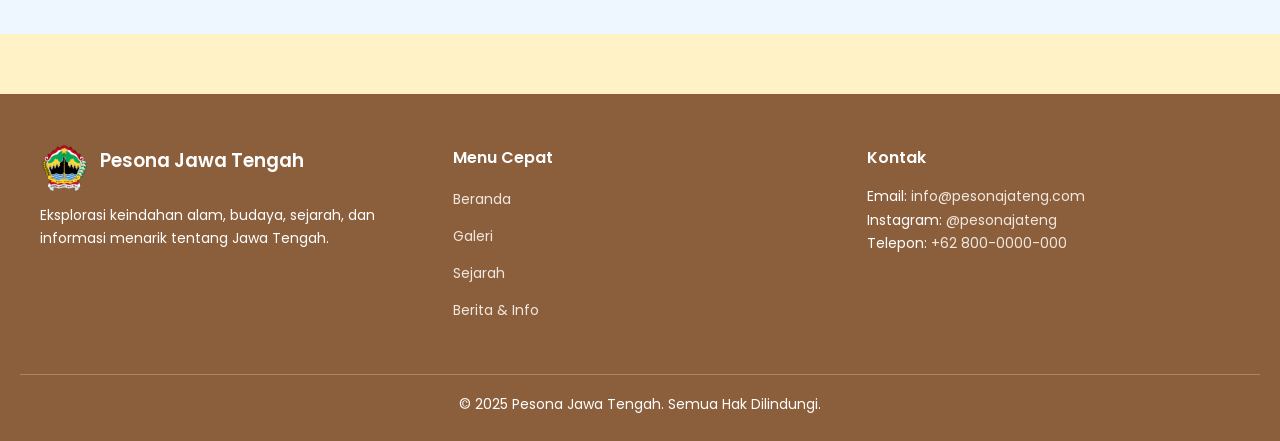
==== commit abef3637: "Menambahkan section baru + gambar event, kuliner, budaya" ====
--- a/index.html
+++ b/index.html
@@ -23,7 +23,12 @@
                 <ul class="dropdown-content">
                     <li><a href="#destinations">Destinasi Populer</a></li>
                     <li><a href="#culture">Kekayaan Budaya</a></li>
+                    <li><a href="#kuliner">Kuliner Khas</a></li>
+                    <li><a href="#festival">Event & Festival</a></li>
+                    <li><a href="#tradisi">Budaya & Tradisi</a></li>
                     <li><a href="#data-jawatengah">Data Umum</a></li> 
+                    <li><a href="#transportasi">Akses & Transportasi</a></li> 
+                    <li><a href="#cuaca">Info Cuaca</a></li> 
                 </ul>
             </li>
             <li><a href="gallery.html">Galeri</a></li>
@@ -149,6 +154,128 @@
         </div>
     </div>
 </section>
+
+<section id="kuliner" class="kuliner-section" style="background:#fff7e6;">
+    <div class="container">
+        <h2 class="section-title">Kuliner Khas Jawa Tengah</h2>
+        <p class="section-subtitle">Nikmati cita rasa otentik khas tanah Jawa</p>
+
+        <div class="kuliner-grid">
+            <div class="kuliner-card">
+                <img src="image/kuliner/lumpiasemarang.jpg" alt="Lumpia Semarang">
+                <h3>Lumpia Semarang</h3>
+                <p>Camilan legendaris berisi rebung yang gurih dan terkenal di seluruh Indonesia.</p>
+            </div>
+
+            <div class="kuliner-card">
+                <img src="image/kuliner/gudeg.jpeg" alt="Gudeg Jogja">
+                <h3>Gudeg Jogja</h3>
+                <p>Masakan nangka muda dengan cita rasa manis dan gurih yang khas.</p>
+            </div>
+
+            <div class="kuliner-card">
+                <img src="image/kuliner/sotobabat.png" alt="Soto Babat Semarang">
+                <h3>Soto Babat Semarang</h3>
+                <p>Kuah bening hangat dengan babat empuk, cocok untuk segala suasana.</p>
+            </div>
+
+            <div class="kuliner-card">
+                <img src="image/kuliner/wingkobabat.jpg" alt="Wingko Babat">
+                <h3>Wingko Babat</h3>
+                <p>Kue tradisional berbahan kelapa dengan aroma bakar yang khas.</p>
+            </div>
+        </div>
+    </div>
+</section>
+
+<section id="festival" class="festival-section" style="background:#f4f9ff;">
+    <div class="container">
+        <h2 class="section-title">Event & Festival Tahunan</h2>
+        <p class="section-subtitle">Agenda budaya meriah yang sayang untuk dilewatkan</p>
+
+        <div class="festival-grid">
+
+            <div class="festival-card">
+                <img src="image/event/dieng.jpg" alt="Festival Dieng Culture" class="festival-image">
+                <div class="card-content-wrap">
+                    <h3>Dieng Culture</h3>
+                    <p>Tradisi ruwatan anak gimbal, pertunjukan seni festival lampion di Dataran Tinggi Dieng.</p>
+                    <span class="festival-time">📅 Juli – Agustus</span>
+                </div>
+            </div>
+
+            <div class="festival-card">
+                <img src="image/event/solobatik.jpg" alt="Solo Batik Carnival" class="festival-image">
+                <div class="card-content-wrap">
+                    <h3>Solo Batik Carnival</h3>
+                    <p>Pawai batik yang megah dengan kostum unik dan pertunjukan seni yang berasal dari kota Solo.</p>
+                    <span class="festival-time">📅 Juni</span>
+                </div>
+            </div>
+
+            <div class="festival-card">
+                <img src="image/event/festival.jpg" alt="Festival Kota Lama Semarang" class="festival-image">
+                <div class="card-content-wrap">
+                    <h3>Festival Kota Lama</h3>
+                    <p>Pameran budaya, musik, dan kuliner yang berlangsung di kawasan heritage, yang berasal dari kota semarang.</p>
+                    <span class="festival-time">📅 September</span>
+                </div>
+            </div>
+
+            <div class="festival-card">
+                <img src="image/event/grebeg.jpg" alt="Grebeg Maulud Keraton Surakarta" class="festival-image">
+                <div class="card-content-wrap">
+                    <h3>Grebeg Maulud</h3>
+                    <p>Tradisi sakral pembagian gunungan sebagai simbol kemakmuran, berada di surakarta.</p>
+                    <span class="festival-time">📅 Maulid Nabi</span>
+                </div>
+            </div>
+        </div>
+    </div>
+</section>
+
+<section id="tradisi" class="tradisi-section" style="background:#fafafa;">
+    <div class="container">
+        <h2 class="section-title">Budaya & Tradisi Jawa Tengah</h2>
+        <p class="section-subtitle">Tradisi turun-temurun yang masih dijaga hingga kini</p>
+
+        <div class="tradisi-grid">
+
+            <div class="tradisi-card">
+                <img src="image/tradisi/sekaten.jpg" alt="Upacara Sekaten" class="tradisi-image">
+                <div class="card-content-wrap">
+                    <h3>Upacara Sekaten</h3>
+                    <p>Perayaan budaya di Solo dan Yogyakarta untuk memperingati Maulid Nabi.</p>
+                </div>
+            </div>
+
+            <div class="tradisi-card">
+                <img src="image/tradisi/dugderan.jpeg" alt="Tradisi Dugderan" class="tradisi-image">
+                <div class="card-content-wrap">
+                    <h3>Tradisi Dugderan</h3>
+                    <p>Tradisi penyambutan bulan Ramadan khas masyarakat Semarang.</p>
+                </div>
+            </div>
+
+            <div class="tradisi-card">
+                <img src="image/tradisi/reog.jpg" alt="Reog Kendal" class="tradisi-image">
+                <div class="card-content-wrap">
+                    <h3>Reog Kendal</h3>
+                    <p>Seni tari tradisional dengan kostum warna-warni yang khas kabupaten Kendal.</p>
+                </div>
+            </div>
+
+            <div class="tradisi-card">
+                <img src="image/tradisi/gending.jpeg" alt="Gending Jawa" class="tradisi-image">
+                <div class="card-content-wrap">
+                    <h3>Gending Jawa</h3>
+                    <p>Alunan musik tradisional yang berasal Jawa yang penuh makna dan filosofi.</p>
+                </div>
+            </div>
+        </div>
+    </div>
+</section>
+
 <section id="data-jawatengah" class="history-section" style="background: #f7f8fa;"> 
     <div class="container">
         <h2 class="section-title">Data Umum Provinsi Jawa Tengah</h2>
@@ -176,6 +303,88 @@
     </div>
 </section>
 
+<section id="transportasi" class="transportasi-section">
+    <div class="container">
+        <h2 class="section-title">Akses & Transportasi Menuju Jawa Tengah</h2>
+        <p class="section-subtitle">Rute utama dan pilihan mobilitas terbaik untuk menjelajahi provinsi</p>
+
+        <div class="transportasi-grid">
+
+            <div class="transport-card">
+                <div class="card-header">
+                    <span class="card-icon">🚉</span>
+                    <h3>Akses Masuk Utama</h3>
+                </div>
+
+                <p class="card-desc">Masuk ke Jawa Tengah kini semakin mudah melalui berbagai akses transportasi darat dan udara.</p>
+
+                <ul class="styled-list">
+                    <li><strong>Bandara Utama:</strong>
+                        <ul>
+                            <li>✈️ Ahmad Yani International Airport – Semarang (SRG)</li>
+                            <li>✈️ Adi Soemarmo International Airport – Solo (SOC)</li>
+                        </ul>
+                    </li>
+
+                    <li><strong>Stasiun Kereta Api Utama:</strong>
+                        <ul>
+                            <li>🚂 Stasiun Semarang Tawang / Poncol</li>
+                            <li>🚂 Stasiun Solo Balapan / Purwosari</li>
+                            <li>🚂 Stasiun Purwokerto</li>
+                        </ul>
+                    </li>
+                </ul>
+            </div>
+
+            <div class="transport-card">
+                <div class="card-header">
+                    <span class="card-icon">🚌</span>
+                    <h3>Pilihan Transportasi Antar Kota</h3>
+                </div>
+
+                <p class="card-desc">Beragam moda transportasi tersedia untuk menjelajah kota dan kabupaten di Jawa Tengah.</p>
+
+                <ul class="styled-list">
+                    <li><strong>Kereta Api Lokal & Jarak Pendek:</strong> Menghubungkan kota besar dan kota kecil.</li>
+                    <li><strong>Bus Antar Kota:</strong> Terminal besar terhubung ke hampir seluruh wilayah.</li>
+                    <li><strong>Sewa Kendaraan:</strong> Banyak jasa rental mobil & motor di bandara dan pusat kota.</li>
+                    <li><strong>Transportasi Online:</strong> Tersedia di Semarang, Solo, dan kota besar lainnya.</li>
+                </ul>
+            </div>
+        </div>
+
+        <p class="transport-note">💡 Pastikan untuk mengecek jadwal terbaru sebelum melakukan perjalanan.</p>
+    </div>
+</section>
+
+<section id="cuaca" class="cuaca-section" style="background:#eef7ff;">
+    <div class="container">
+        <h2 class="section-title">Info Cuaca & Musim Terbaik Berkunjung</h2>
+        <p class="section-subtitle">Rencanakan perjalananmu dengan waktu yang tepat</p>
+
+        <div class="cuaca-grid">
+
+            <div class="cuaca-card">
+                <h3>Musim Kemarau</h3>
+                <p>Mei – September</p>
+                <p>🌤 Waktu terbaik untuk mendaki gunung, berlibur ke pantai, dan berkeliling kota.</p>
+            </div>
+
+            <div class="cuaca-card">
+                <h3>Musim Hujan</h3>
+                <p>Oktober – April</p>
+                <p>☔ Cocok untuk wisata budaya, museum, kuliner, atau festival indoor.</p>
+            </div>
+
+            <div class="cuaca-card">
+                <h3>Suhu Rata-rata</h3>
+                <p>24° – 30°</p>
+                <p>⛅ Suhu sejuk di daerah dataran tinggi seperti Dieng dan Kopeng.</p>
+            </div>
+        </div>
+    </div>
+</section>
+
 <footer class="footer">
     <div class="footer-container">
 
@@ -207,7 +416,7 @@
     </div>
 
     <div class="footer-bottom">
-        <p>&copy; 2025 Pesona Jawa Tengah. Semua Hak Dilindungi.</p>
+        <p>© 2025 Pesona Jawa Tengah. Semua Hak Dilindungi.</p>
     </div>
 </footer>
 
--- a/styles.css
+++ b/styles.css
@@ -1073,4 +1073,395 @@
     .map-embed-wrapper iframe {
         min-height: 250px; 
     }
+}
+
+/* Section Styling */
+.transportasi-section {
+    padding: 70px 0;
+    background: #fafafa;
+}
+
+/* Grid Layout */
+.transportasi-grid {
+    display: flex;
+    gap: 30px;
+    margin-top: 45px;
+    flex-wrap: wrap;
+}
+
+/* Card */
+.transport-card {
+    flex: 1;
+    min-width: 320px;
+    background: #fff;
+    padding: 28px;
+    border-radius: 14px;
+    box-shadow: 0 6px 16px rgba(0, 0, 0, 0.06);
+    border: 1px solid #eee;
+    transition: all 0.25s ease;
+    position: relative;
+}
+
+/* Hover effect */
+.transport-card:hover {
+    transform: translateY(-6px);
+    box-shadow: 0 10px 22px rgba(0, 0, 0, 0.10);
+}
+
+/* Header with icon */
+.card-header {
+    display: flex;
+    align-items: center;
+    gap: 12px;
+    margin-bottom: 10px;
+}
+
+.card-icon {
+    font-size: 32px;
+}
+
+.transport-card h3 {
+    margin: 0;
+    font-size: 20px;
+    font-weight: 700;
+    color: #8b5e3c;
+}
+
+/* description */
+.card-desc {
+    color: #444;
+    margin-bottom: 15px;
+    line-height: 1.6;
+}
+
+/* Custom list */
+.styled-list > li {
+    margin-bottom: 12px;
+    color: #333;
+}
+
+.styled-list ul li {
+    margin-top: 6px;
+    margin-left: 10px;
+    color: #555;
+    list-style: none;
+}
+
+/* Accent bar */
+.transport-card::before {
+    content: "";
+    width: 70px;
+    height: 4px;
+    background: #8b5e3c;
+    position: absolute;
+    top: 0;
+    left: 0;
+    border-radius: 0 0 6px 0;
+}
+
+/* Note text */
+.transport-note {
+    text-align: center;
+    margin-top: 35px;
+    font-style: italic;
+    color: #666;
+    font-size: 15px;
+}
+
+.kuliner-section {
+    padding: 70px 0;
+    background-color: #FFF2C6;
+}
+
+.kuliner-grid {
+    display: grid;
+    grid-template-columns: repeat(auto-fit, minmax(250px, 1fr));
+    gap: 30px;
+    margin-top: 40px;
+}
+
+.kuliner-card {
+    background: #fff;
+    border-radius: 12px;
+    overflow: hidden;
+    box-shadow: 0 4px 12px rgba(0, 0, 0, 0.08);
+    transition: transform 0.3s;
+    text-align: center;
+    border: 1px solid #ddd;
+}
+
+.kuliner-card:hover {
+    transform: scale(1.03);
+    box-shadow: 0 8px 18px rgba(0, 0, 0, 0.15);
+}
+
+.kuliner-card img {
+    width: 100%;
+    height: 180px;
+    object-fit: cover;
+}
+
+.kuliner-card h3 {
+    font-size: 1.3rem;
+    color: #8b5e3c;
+    margin: 15px 0 8px;
+}
+
+.kuliner-card p {
+    font-size: 0.9rem;
+    color: #666;
+    padding: 0 15px 15px;
+}
+
+/* =========================================== */
+/* CSS BARU UNTUK CARD DENGAN GAMBAR */
+/* =========================================== */
+
+/* --- 2. Festival Section --- */
+.festival-section {
+    padding: 70px 0;
+}
+
+.festival-grid {
+    display: grid;
+    grid-template-columns: repeat(auto-fit, minmax(280px, 1fr));
+    gap: 25px;
+    margin-top: 40px;
+}
+
+/* =========================================== */
+/* CSS BARU UNTUK CARD DENGAN GAMBAR - FESTIVAL */
+/* =========================================== */
+
+/* --- 2. Festival Section --- */
+.festival-section {
+    padding: 70px 0;
+}
+
+.festival-grid {
+    /* Menyamakan dengan tradisi-grid: minmax(250px, 1fr) */
+    display: grid;
+    grid-template-columns: repeat(auto-fit, minmax(250px, 1fr)); 
+    gap: 25px;
+    margin-top: 40px;
+}
+
+/* Struktur Card Utama */
+.festival-card {
+    background: #fff;
+    border-radius: 12px;
+    overflow: hidden; 
+    box-shadow: 0 4px 12px rgba(0, 0, 0, 0.08);
+    transition: transform 0.3s, box-shadow 0.3s;
+    /* MENAMBAHKAN BORDER PADA CARD */
+    border: 1px solid #ddd; 
+}
+
+.festival-card:hover {
+    transform: translateY(-5px);
+    box-shadow: 0 8px 20px rgba(0, 0, 0, 0.15);
+}
+
+/* Gambar */
+.festival-image {
+    width: 100%;
+    height: 150px; 
+    object-fit: cover; 
+    display: block;
+}
+
+/* Pembungkus Konten Teks */
+.card-content-wrap {
+    padding: 15px 20px 20px;
+    /* Mengganti warna border ke palet utama Anda */
+    border-bottom: 5px solid #8b5e3c; 
+}
+
+.festival-card h3 {
+    font-size: 1.3rem; 
+    color: #333;
+    margin: 0 0 8px;
+}
+
+.festival-card p {
+    font-size: 0.95rem;
+    color: #555;
+    margin-bottom: 12px;
+}
+
+.festival-time {
+    display: block;
+    font-weight: 600;
+    /* Mengganti warna teks waktu ke palet utama Anda */
+    color: #8b5e3c; 
+    font-size: 0.9rem;
+}
+
+
+/* =========================================== */
+/* CSS TRADISI (Disesuaikan/dikonfirmasi) */
+/* =========================================== */
+
+/* --- 3. Tradisi Section --- */
+.tradisi-section {
+    padding: 70px 0;
+}
+
+.tradisi-grid {
+    /* Setting ini sudah benar untuk 4x4 */
+    display: grid;
+    grid-template-columns: repeat(auto-fit, minmax(250px, 1fr));
+    gap: 25px;
+    margin-top: 40px;
+}
+
+/* Struktur Card Utama */
+.tradisi-card {
+    background: #fff;
+    border-radius: 10px;
+    overflow: hidden; 
+    box-shadow: 0 1px 5px rgba(0, 0, 0, 0.05);
+    transition: transform 0.3s, box-shadow 0.3s;
+    text-align: left; 
+    /* MENAMBAHKAN BORDER PADA CARD */
+    border: 1px solid #ddd; 
+}
+
+.tradisi-card:hover {
+    transform: translateY(-5px);
+    box-shadow: 0 6px 15px rgba(0, 0, 0, 0.1);
+}
+
+/* Gambar */
+.tradisi-image {
+    width: 100%;
+    height: 150px; 
+    object-fit: cover;
+    display: block;
+}
+
+/* Pembungkus Konten Teks */
+.tradisi-card .card-content-wrap {
+    padding: 15px 20px 20px;
+    /* Warna border sudah disamakan */
+    border-bottom: 4px solid #8b5e3c; 
+}
+
+.tradisi-card h3 {
+    font-size: 1.2rem;
+    /* Warna teks sudah disamakan */
+    color: #8b5e3c; 
+    margin: 0 0 8px; 
+}
+
+.tradisi-card p {
+    font-size: 0.9rem;
+    color: #555;
+    margin: 0;
+}
+
+
+/* MEDIA QUERY untuk Responsif */
+@media (max-width: 768px) {
+    /* Tinggi gambar disamakan/disesuaikan untuk mobile */
+    .festival-image, 
+    .tradisi-image {
+        height: 120px; 
+    }
+}
+
+/* --- 4. Cuaca & Musim Terbaik Section --- */
+.cuaca-section {
+    padding: 70px 0;
+    /* background: #eef7ff; Sudah ada di inline style */
+}
+
+.cuaca-grid {
+    display: flex;
+    justify-content: center;
+    gap: 30px;
+    margin-top: 40px;
+    flex-wrap: wrap;
+}
+
+.cuaca-card {
+    flex: 1;
+    min-width: 250px;
+    max-width: 350px;
+    background: #fff;
+    padding: 25px;
+    border-radius: 15px;
+    text-align: center;
+    box-shadow: 0 4px 10px rgba(0, 0, 0, 0.05);
+    border: 1px solid #ddd;
+}
+
+.cuaca-card h3 {
+    font-size: 1.4rem;
+    color: #8b5e3c;
+    margin-bottom: 8px;
+}
+
+.cuaca-card p:nth-child(2) { /* Rentang Waktu */
+    font-size: 1.1rem;
+    font-weight: 600;
+    color: #333;
+    margin-bottom: 10px;
+}
+
+.cuaca-card p:nth-child(3) { /* Deskripsi */
+    font-size: 0.95rem;
+    color: #666;
+    font-style: italic;
+}
+
+/* --- 5. Peta Wisata (Map) --- */
+.map-section {
+    padding: 70px 0;
+    background: #fff;
+}
+
+.map-wrapper {
+    margin-top: 40px;
+}
+.map-wrapper iframe {
+    /* Gaya iframe sudah diatur di media query, tapi tambahkan ini sebagai default */
+    min-height: 480px; 
+    width: 100%;
+    border-radius: 10px;
+    box-shadow: 0 4px 15px rgba(0, 0, 0, 0.1);
+}
+
+/* =========================================== */
+/* PENYESUAIAN TRANSPORTASI (Untuk Mobile) */
+/* =========================================== */
+@media (max-width: 768px) {
+    
+    /* 1. Grid Transportasi */
+    .transportasi-grid {
+        flex-direction: column;
+        gap: 20px;
+    }
+
+    .transport-card {
+        min-width: 100%;
+    }
+    
+    /* 2. Grid Lainnya */
+    .kuliner-grid,
+    .festival-grid,
+    .tradisi-grid {
+        grid-template-columns: 1fr;
+        gap: 20px;
+    }
+    
+    .cuaca-grid {
+        flex-direction: column;
+        gap: 20px;
+    }
+    
+    .cuaca-card {
+        max-width: 100%;
+        min-width: unset;
+    }
 }
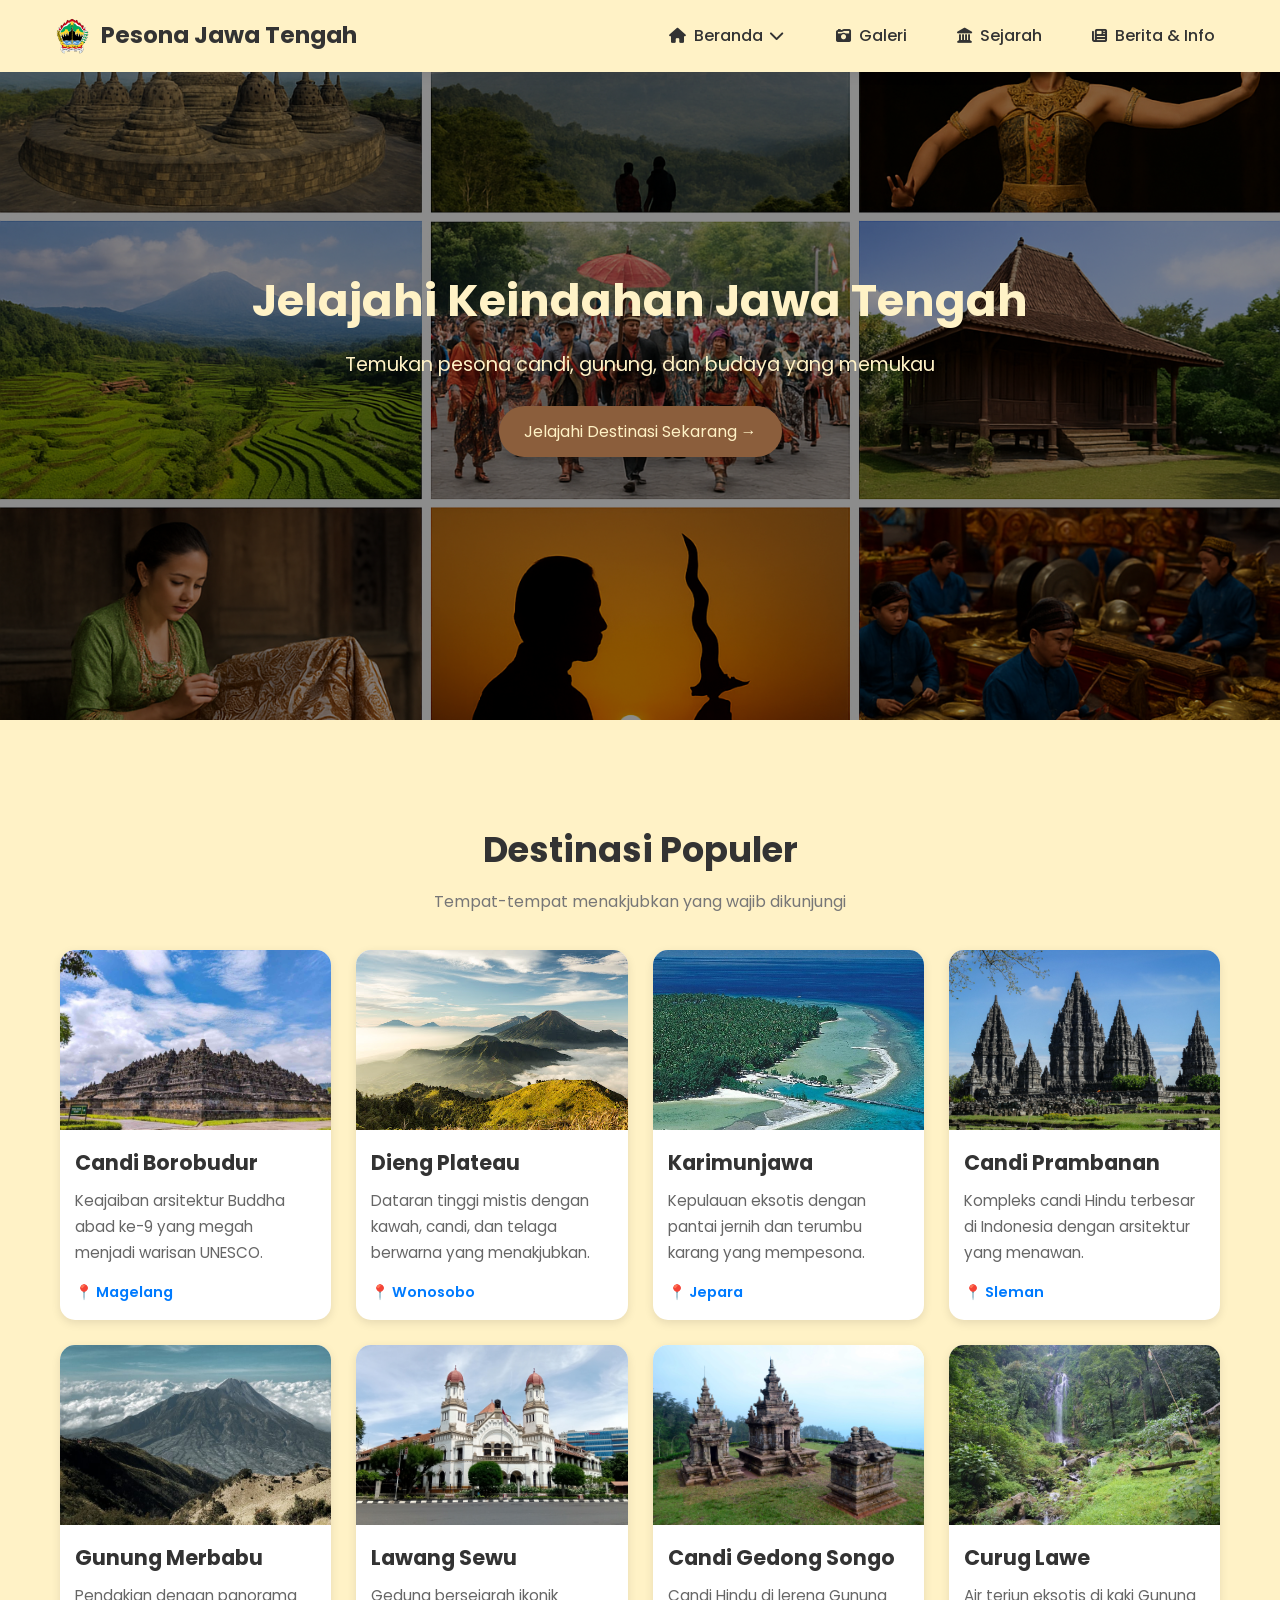
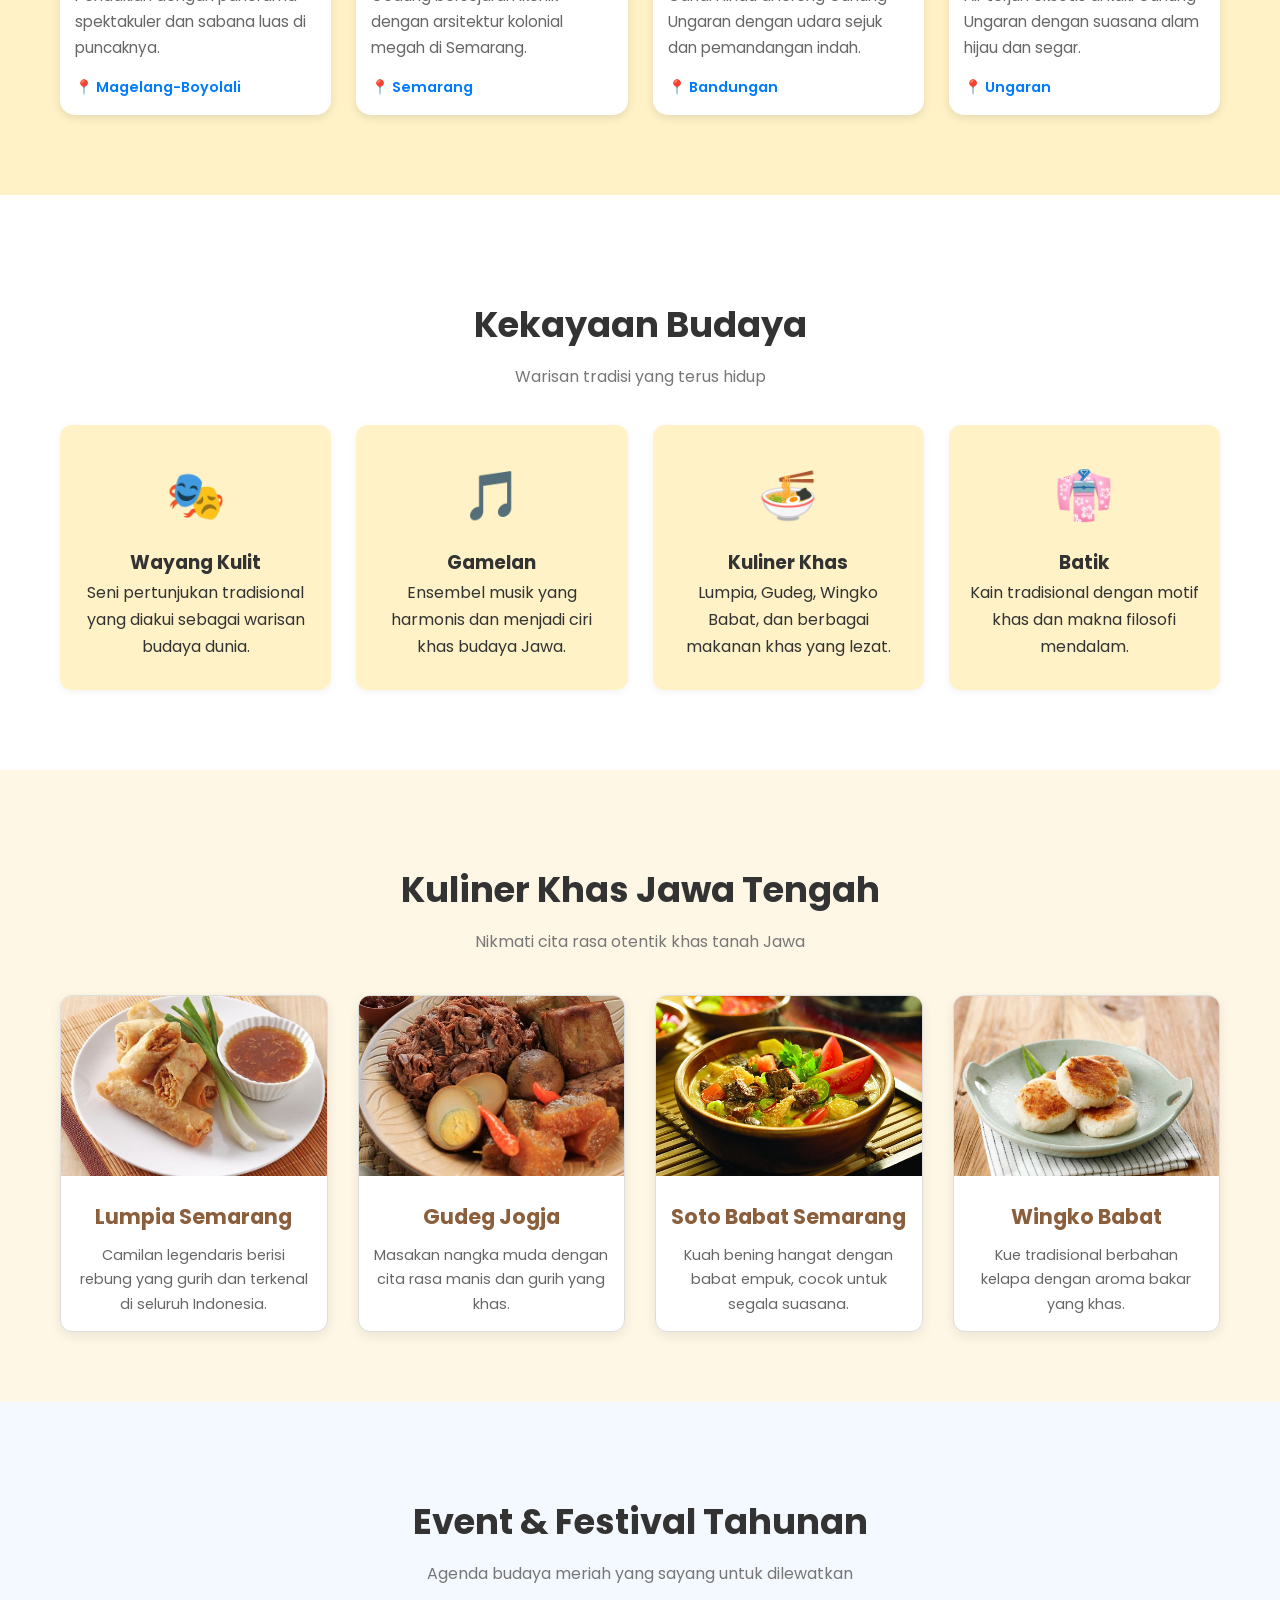
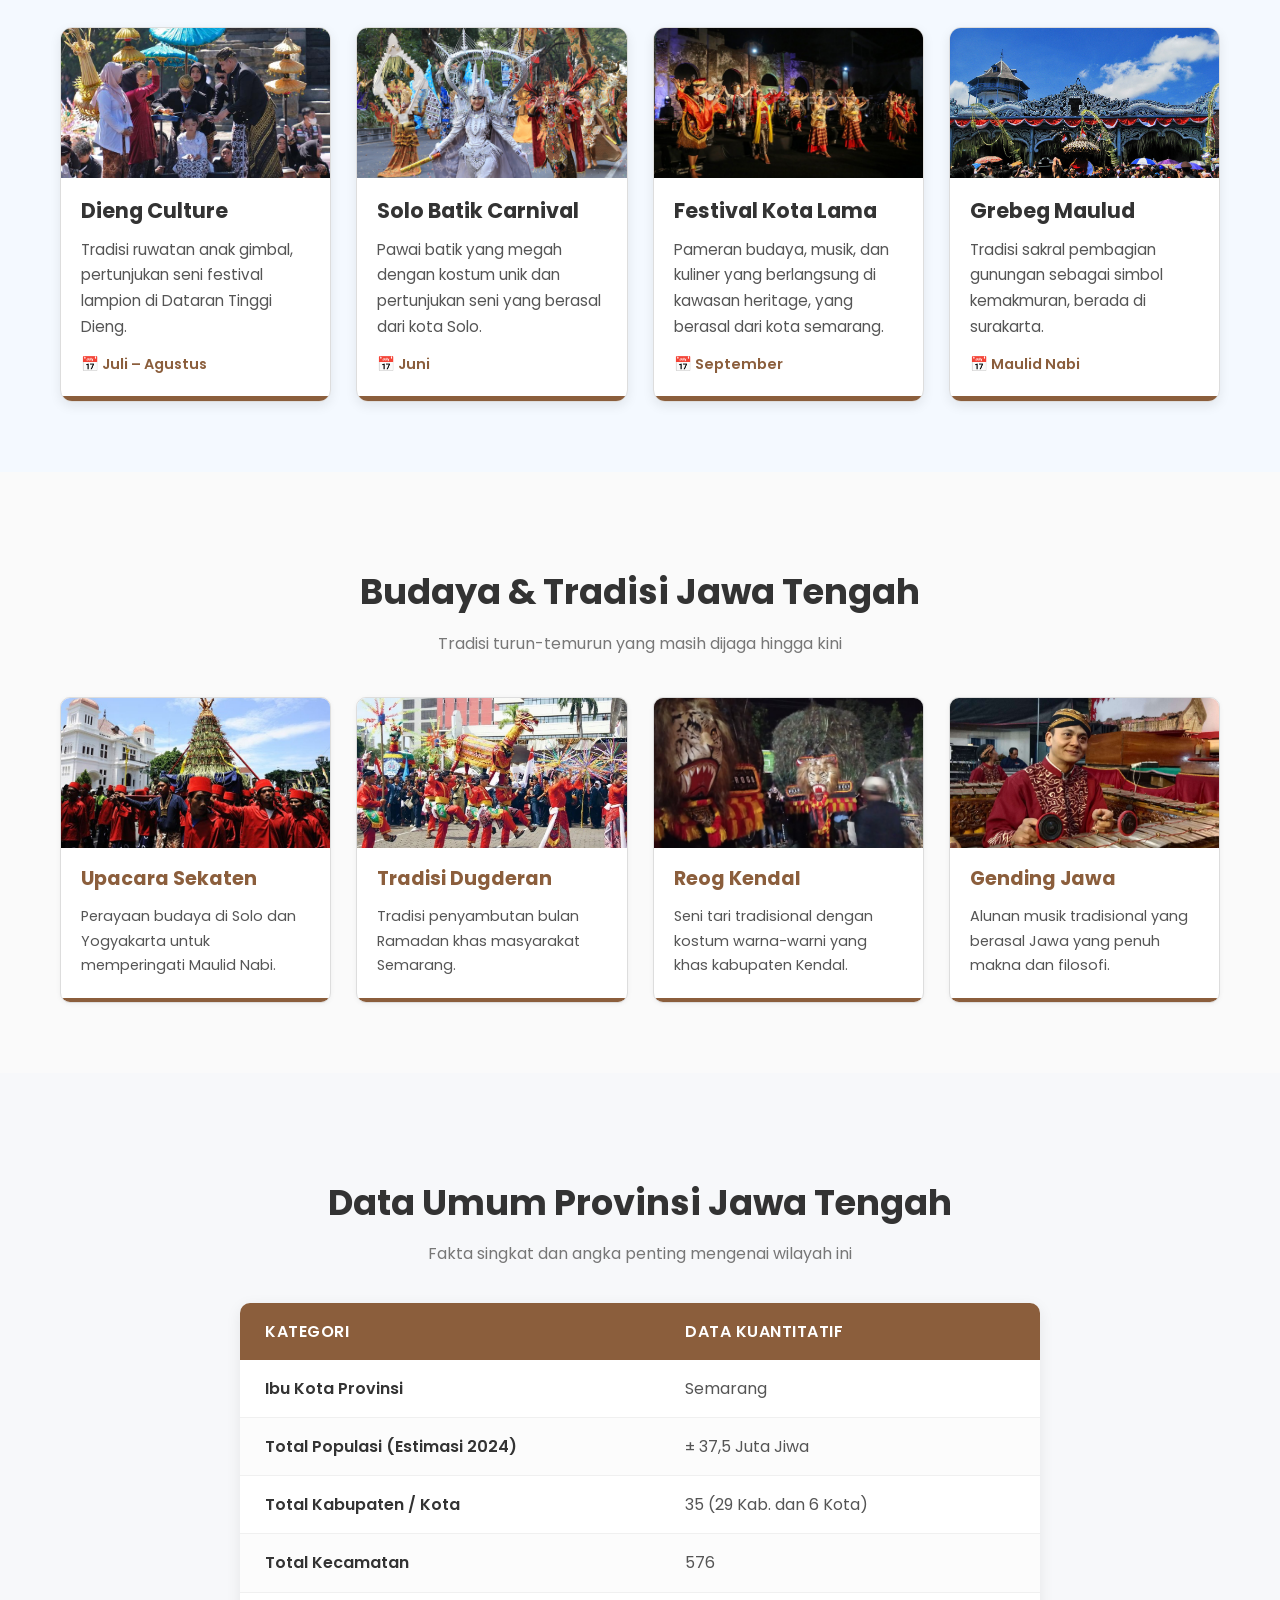
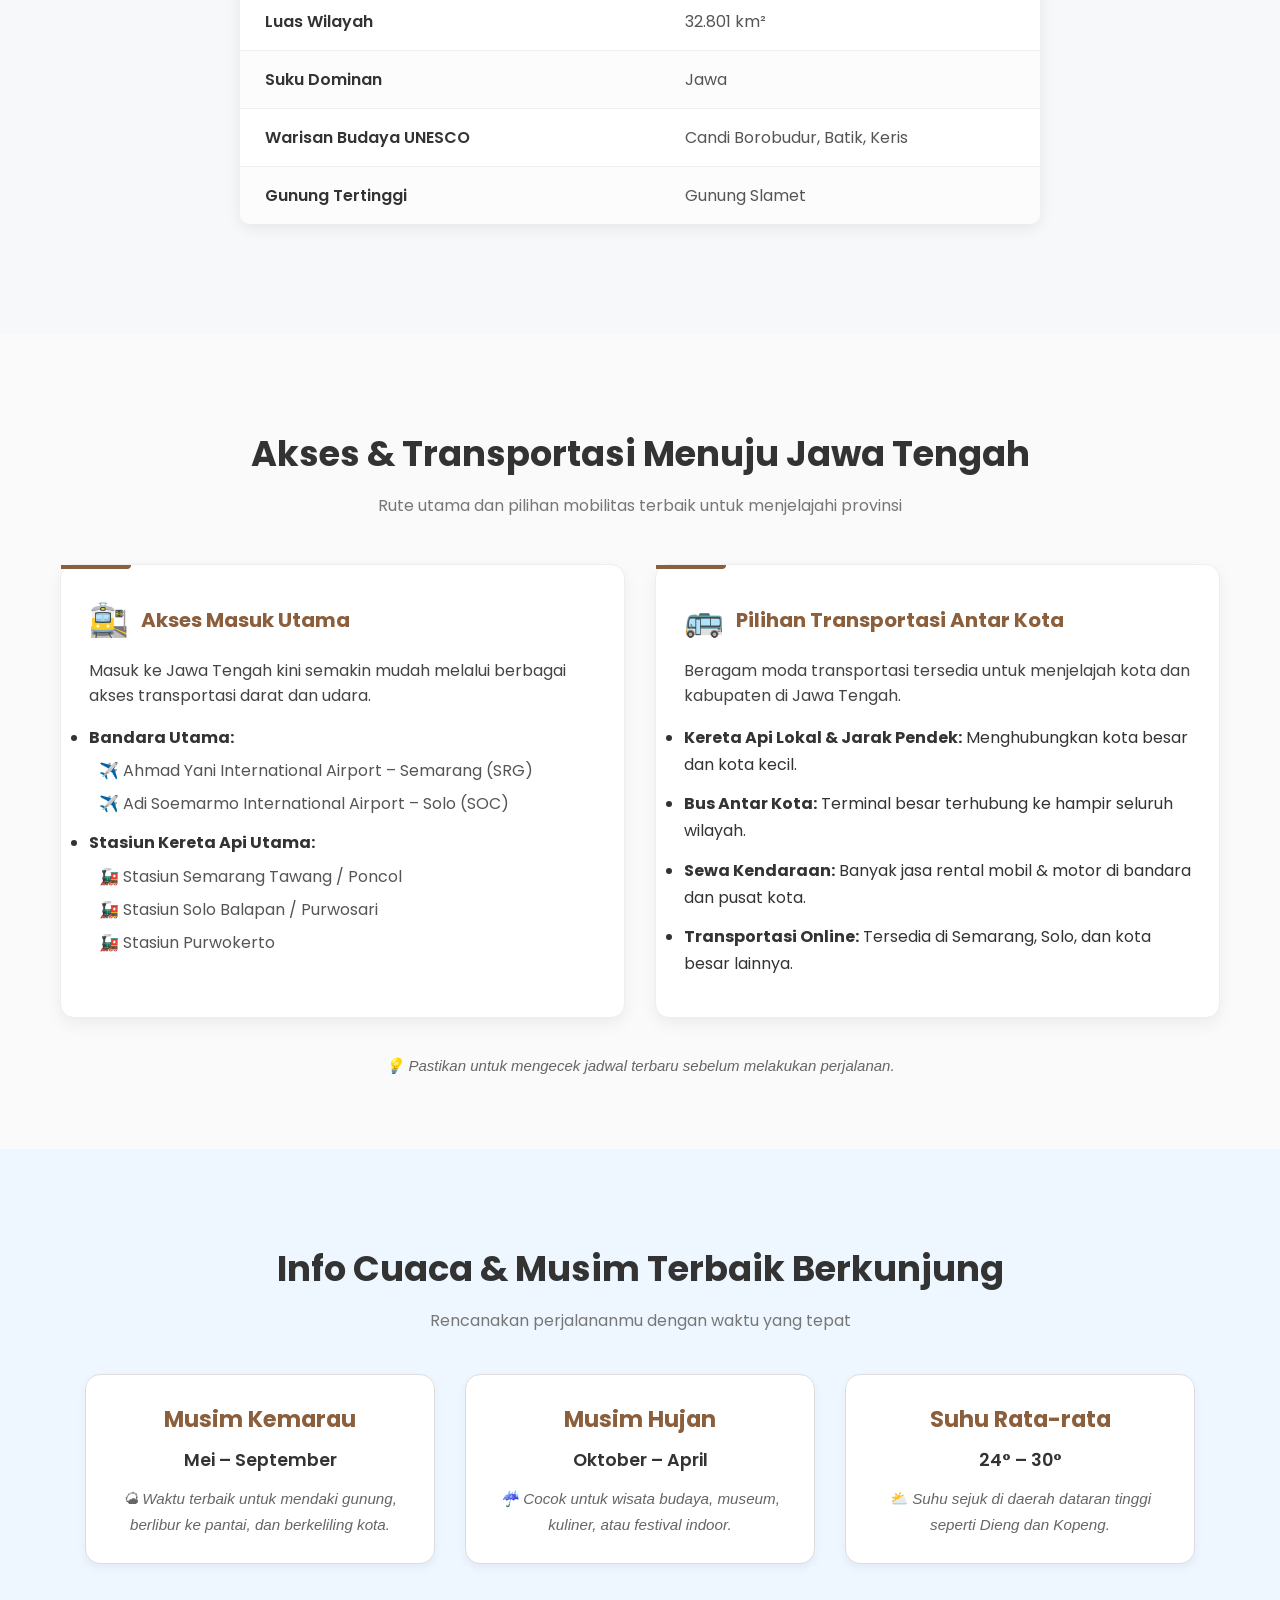
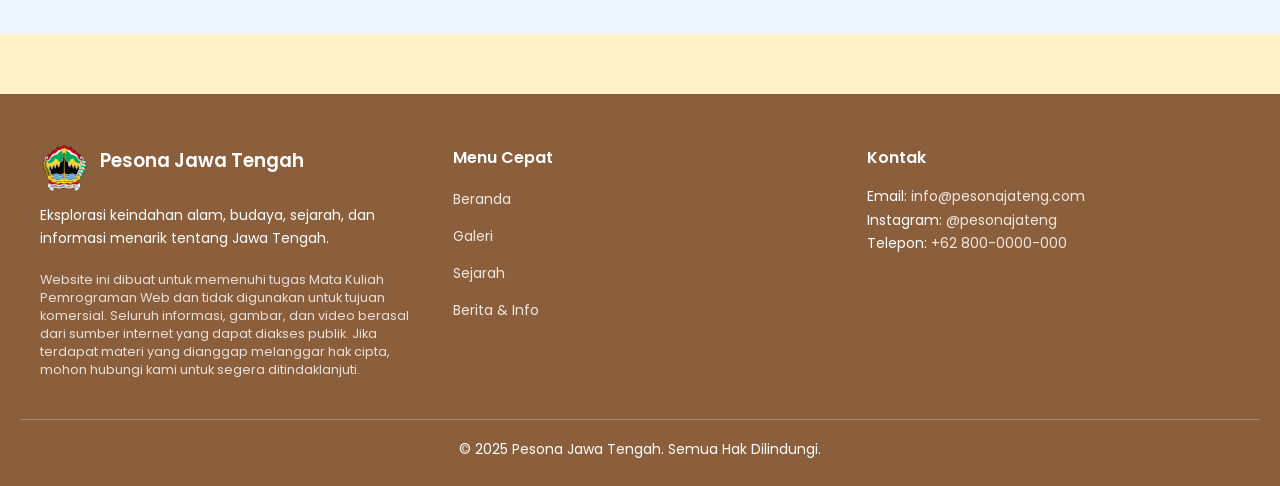
==== commit 011adbf9: "navbar icon baru" ====
--- a/index.html
+++ b/index.html
@@ -7,6 +7,7 @@
     <link rel="icon" type="favicon.png" href="image/logo/logojateng.png">
     <link href="https://fonts.googleapis.com/css2?family=Poppins:wght@400;600;700&display=swap" rel="stylesheet">
     <link rel="stylesheet" href="styles.css">
+    <link rel="stylesheet" href="https://cdnjs.cloudflare.com/ajax/libs/font-awesome/6.5.1/css/all.min.css">
 </head>
 <body>
 <nav class="navbar">
@@ -14,26 +15,30 @@
         
         <div class="logo-wrapper">
             <img src="image/logo/logojateng.png" alt="Wonderful Indonesia" class="logo-img">
-            <a class="logo" href="#home">Pesona Jawa Tengah</a>
+            <a class="logo" href="index.html">Pesona Jawa Tengah</a>
         </div>
         
         <ul class="nav-menu">
             <li class="dropdown">
-                <a href="index.html">Beranda</a>
+                <a href="index.html">
+                    <i class="fas fa-home"></i> Beranda 
+                    <i class="fas fa-chevron-down caret-icon"></i>
+                </a>
                 <ul class="dropdown-content">
-                    <li><a href="#destinations">Destinasi Populer</a></li>
-                    <li><a href="#culture">Kekayaan Budaya</a></li>
-                    <li><a href="#kuliner">Kuliner Khas</a></li>
-                    <li><a href="#festival">Event & Festival</a></li>
-                    <li><a href="#tradisi">Budaya & Tradisi</a></li>
-                    <li><a href="#data-jawatengah">Data Umum</a></li> 
-                    <li><a href="#transportasi">Akses & Transportasi</a></li> 
-                    <li><a href="#cuaca">Info Cuaca</a></li> 
+                    <li><a href="#destinations"><i class="fas fa-map-marker-alt"></i> Destinasi Populer</a></li>
+                    <li><a href="#culture"><i class="fas fa-mask"></i> Kekayaan Budaya</a></li>
+                    <li><a href="#kuliner"><i class="fas fa-utensils"></i> Kuliner Khas</a></li>
+                    <li><a href="#festival"><i class="fas fa-calendar-alt"></i> Event & Festival</a></li>
+                    <li><a href="#tradisi"><i class="fas fa-handshake"></i> Budaya & Tradisi</a></li>
+                    <li><a href="#data-jawatengah"><i class="fas fa-chart-bar"></i> Data Umum</a></li>
+                    <li><a href="#transportasi"><i class="fas fa-bus"></i> Akses & Transportasi</a></li>
+                    <li><a href="#cuaca"><i class="fas fa-cloud-sun"></i> Info Cuaca</a></li>
                 </ul>
             </li>
-            <li><a href="gallery.html">Galeri</a></li>
-            <li><a href="sejarah.html">Sejarah</a></li>
-            <li><a href="news.html">Berita & Info</a></li>
+
+            <li><a href="gallery.html"><i class="fas fa-camera-retro"></i> Galeri</a></li>
+            <li><a href="sejarah.html"><i class="fas fa-landmark"></i> Sejarah</a></li>
+            <li><a href="news.html"><i class="fas fa-newspaper"></i> Berita & Info</a></li>
         </ul>
         
         <div class="hamburger">
@@ -41,9 +46,10 @@
             <span></span>
             <span></span>
         </div>
-        
+
     </div>
 </nav>
+
 
 <section id="home" class="hero">
     <div class="hero-content">
@@ -394,6 +400,11 @@
                 <h3>Pesona Jawa Tengah</h3>
             </div>
             <p>Eksplorasi keindahan alam, budaya, sejarah, dan informasi menarik tentang Jawa Tengah.</p>
+            
+            <p class="disclaimer-text">
+                Website ini dibuat untuk memenuhi tugas Mata Kuliah Pemrograman Web dan tidak digunakan untuk tujuan komersial. Seluruh informasi, gambar, dan video berasal dari sumber internet yang dapat diakses publik. Jika terdapat materi yang dianggap melanggar hak cipta, mohon hubungi kami untuk segera ditindaklanjuti.
+            </p>
+            
         </div>
 
         <div class="footer-links">
@@ -416,7 +427,7 @@
     </div>
 
     <div class="footer-bottom">
-        <p>© 2025 Pesona Jawa Tengah. Semua Hak Dilindungi.</p>
+        <p>&copy; 2025 Pesona Jawa Tengah. Semua Hak Dilindungi.</p>
     </div>
 </footer>
 
--- a/styles.css
+++ b/styles.css
@@ -32,7 +32,7 @@
 }
 
 /* =========================================== */
-/* NAVBAR & HAMBURGER STYLES                   */
+/* NAVBAR STYLING (DESKTOP)                    */
 /* =========================================== */
 
 .navbar {
@@ -41,41 +41,43 @@
     top: 0;
     left: 0;
     background: #FFF2C6;
-    box-shadow: 0 2px 10px rgba(0,0,0,0.05);
+    box-shadow: 0 3px 12px rgba(0,0,0,0.08);
     z-index: 1000;
+    backdrop-filter: blur(5px);
 }
 
 .nav-container {
     display: flex;
     justify-content: space-between;
     align-items: center;
-    height: 70px;
-}
-
+    height: 72px;
+    padding: 0 15px;
+}
+
+/* LOGO */
 .logo-wrapper {
     display: flex;
     align-items: center;
-    gap: 10px;
+    gap: 12px;
 }
 
 .logo-img {
-    height: 30px;
-    width: auto;
-    object-fit: contain;
+    height: 36px;
 }
 
 .logo {
-    font-size: 1.4rem;
+    font-size: 1.45rem;
     font-weight: 700;
     color: #333;
     text-decoration: none;
-    line-height: 1;
-}
-
+}
+
+/* NAV MENU */
 .nav-menu {
     display: flex;
-    gap: 25px;
-    transition: all 0.3s ease; 
+    gap: 30px;
+    align-items: center;
+    transition: all 0.35s ease; /* Tambahkan transisi menu untuk mobile */
 }
 
 .nav-menu li {
@@ -84,94 +86,204 @@
 
 .nav-menu a {
     text-decoration: none;
+    color: #333;
     font-size: 1rem;
-    color: #333;
     font-weight: 500;
-    transition: 0.2s;
+    display: flex;
+    align-items: center;
+    gap: 6px;
+    padding: 6px 10px;
+    transition: 0.3s ease;
 }
 
 .nav-menu a:hover {
-    color: #B87C4C;
-}
-
-/* HAMBURGER DEFAULT (Hidden on Desktop) */
+    color: #8b5e3c;
+    transform: translateY(-2px);
+}
+
+/* ICON STYLING */
+.nav-menu a i {
+    margin-right: 2px; /* Jarak ikon dalam tautan utama */
+    font-size: 0.95em;
+}
+
+.caret-icon {
+    transition: 0.3s ease;
+}
+
+.dropdown:hover .caret-icon {
+    transform: rotate(180deg);
+}
+
+/* DROPDOWN DESKTOP */
+.dropdown {
+    position: relative;
+}
+
+.dropdown-content {
+    position: absolute;
+    top: 100%;
+    left: -10px;
+    background: #FFF2C6;
+    min-width: 220px;
+    padding: 10px 0;
+    border-radius: 8px;
+    border-left: 4px solid #8b5e3c;
+    box-shadow: 0 8px 18px rgba(0,0,0,0.12);
+
+    display: none;
+    opacity: 0;
+    transform: translateY(10px);
+    transition: all 0.25s ease; /* Gunakan 'all' untuk transisi penuh */
+}
+
+.dropdown:hover .dropdown-content {
+    display: block;
+    opacity: 1;
+    transform: translateY(0);
+}
+
+.dropdown-content a {
+    padding: 12px 20px;
+    font-size: 0.95rem;
+}
+
+.dropdown-content a:hover {
+    background: #f1e4b8;
+    color: #8b5e3c;
+    padding-left: 25px;
+}
+
+/* HAMBURGER (Mobile) */
 .hamburger {
-    display: none; 
+    display: none; /* Sembunyikan di desktop */
     cursor: pointer;
     flex-direction: column;
     justify-content: center;
     align-items: center;
+    height: 100%; /* Agar mudah diklik */
     gap: 5px;
-    height: 70px; 
+    z-index: 1001; /* Pastikan di atas menu yang terbuka */
 }
 
 .hamburger span {
     width: 28px;
     height: 3px;
     background: #333;
-    border-radius: 3px;
-    transition: all 0.3s ease; 
-}
-
-/* GAYA HAMBURGER AKTIF (Animasi X) */
+    border-radius: 4px;
+    transition: 0.3s ease;
+}
+
+/* ANIMASI HAMBURGER */
 .hamburger.active span:nth-child(1) {
-    transform: translateY(8px) rotate(45deg); 
+    transform: translateY(8px) rotate(45deg);
 }
 
 .hamburger.active span:nth-child(2) {
-    opacity: 0; 
+    opacity: 0;
 }
 
 .hamburger.active span:nth-child(3) {
-    transform: translateY(-8px) rotate(-45deg); 
-}
-
-/* DROPDOWN MENU DESKTOP */
-.dropdown {
-    position: relative;
-    display: inline-block;
-}
-
-.dropdown-content {
-    display: none;
-    position: absolute;
-    top: 100%;
-    left: -10px;
-    background-color: #FFF2C6;
-    min-width: 200px;
-    box-shadow: 0 4px 12px rgba(0, 0, 0, 0.1);
-    z-index: 20;
-    list-style: none;
-    padding: 5px 0;
-    margin-top: 0;
-    border-radius: 6px;
-    border-left: 3px solid #8b5e3c; 
-}
-
-.dropdown-content li {
-    padding: 0;
-    margin: 0;
-}
-
-.dropdown-content a {
-    color: #333; 
-    padding: 10px 18px;
-    text-decoration: none;
-    display: block;
-    text-align: left;
-    font-size: 0.95rem; 
-    font-weight: 400;
-    transition: 0.2s;
-}
-
-.dropdown-content a:hover {
-    background-color: #f5f5f5;
-    color: #8b5e3c; 
-}
-
-.dropdown:hover .dropdown-content {
-    display: block;
-}
+    transform: translateY(-8px) rotate(-45deg);
+}
+
+
+/* =========================================== */
+/* MOBILE RESPONSIVE STYLING (@media)          */
+/* =========================================== */
+
+@media (max-width: 768px) {
+
+    .nav-container {
+        padding: 0 20px; /* Tambahkan padding di HP */
+    }
+    
+    .hamburger {
+        display: flex; /* Tampilkan Hamburger */
+    }
+
+    /* Menu Utama Mobile */
+    .nav-menu {
+        position: fixed;
+        top: 72px; /* Di bawah navbar */
+        right: -100%; /* Sembunyikan di luar layar */
+        width: 70%; 
+        max-width: 300px;
+        height: 100vh;
+        
+        /* Ubah tampilan menjadi stack vertical */
+        flex-direction: column;
+        align-items: flex-start; /* Rata Kiri */
+        
+        padding: 20px 0; /* Padding vertikal */
+        background: #FFF2C6;
+        gap: 0; /* Hapus gap antar item menu */
+
+        transition: right 0.4s ease-out;
+        box-shadow: -4px 0 10px rgba(0,0,0,0.15);
+    }
+
+    .nav-menu.active {
+        right: 0; /* Tampilkan menu */
+    }
+
+    .nav-menu li {
+        width: 100%; /* Setiap item menu memenuhi lebar sidebar */
+    }
+
+    /* Tautan Menu (Item Utama) */
+    .nav-menu a {
+        width: 100%;
+        padding: 10px 20px; /* Padding besar agar mudah diklik */
+        justify-content: flex-start; /* Rata Kiri */
+        gap: 10px;
+        font-size: 1.1rem;
+        border-bottom: 1px solid #f1e4b8; /* Garis pemisah */
+    }
+    
+    .nav-menu a:hover {
+        transform: translateY(0); /* Hapus efek hover di mobile */
+        background: #f1e4b8;
+    }
+
+
+    /* DROPDOWN MOBILE (Ganti dari :hover ke kelas active jika menggunakan JS) */
+    .dropdown-content {
+        position: relative;
+        background: #f1e4b8; /* Latar belakang sedikit berbeda */
+        border-left: none;
+        box-shadow: none;
+        border-radius: 0;
+        min-width: 100%;
+        
+        /* Trik untuk menyembunyikan/menampilkan semua item */
+        max-height: 0;
+        opacity: 0;
+        overflow: hidden;
+        transition: max-height 0.3s ease-in-out, opacity 0.3s ease;
+    }
+
+    /* Di mobile, Dropdown tetap terbuka saat :hover (ini masalah, tapi ini solusi murni CSS) */
+    /* Jika Anda ingin menggunakan JS, Anda bisa mengganti ini dengan class '.dropdown.open' */
+    .dropdown:hover .dropdown-content {
+        max-height: 500px; /* Nilai besar agar semua item terlihat */
+        opacity: 1;
+    }
+
+    /* Item di dalam Dropdown Mobile */
+    .dropdown-content a {
+        padding: 8px 30px; /* Indentasi di dalam dropdown */
+        font-size: 1rem;
+        background: transparent;
+        border-bottom: none;
+    }
+
+    .dropdown-content a:hover {
+        padding-left: 35px;
+        background: #e6d3a3;
+    }
+}
+
 
 /* =========================================== */
 /* HERO & SUBPAGE HERO                         */
@@ -836,6 +948,13 @@
     color: #fff;
     padding: 50px 20px 25px;
     margin-top: 60px;
+}
+
+.footer-brand .disclaimer-text {
+    margin-top: 20px;
+    font-size: 0.8rem; 
+    opacity: 0.8; 
+    line-height: 1.4;
 }
 
 .footer-container {
